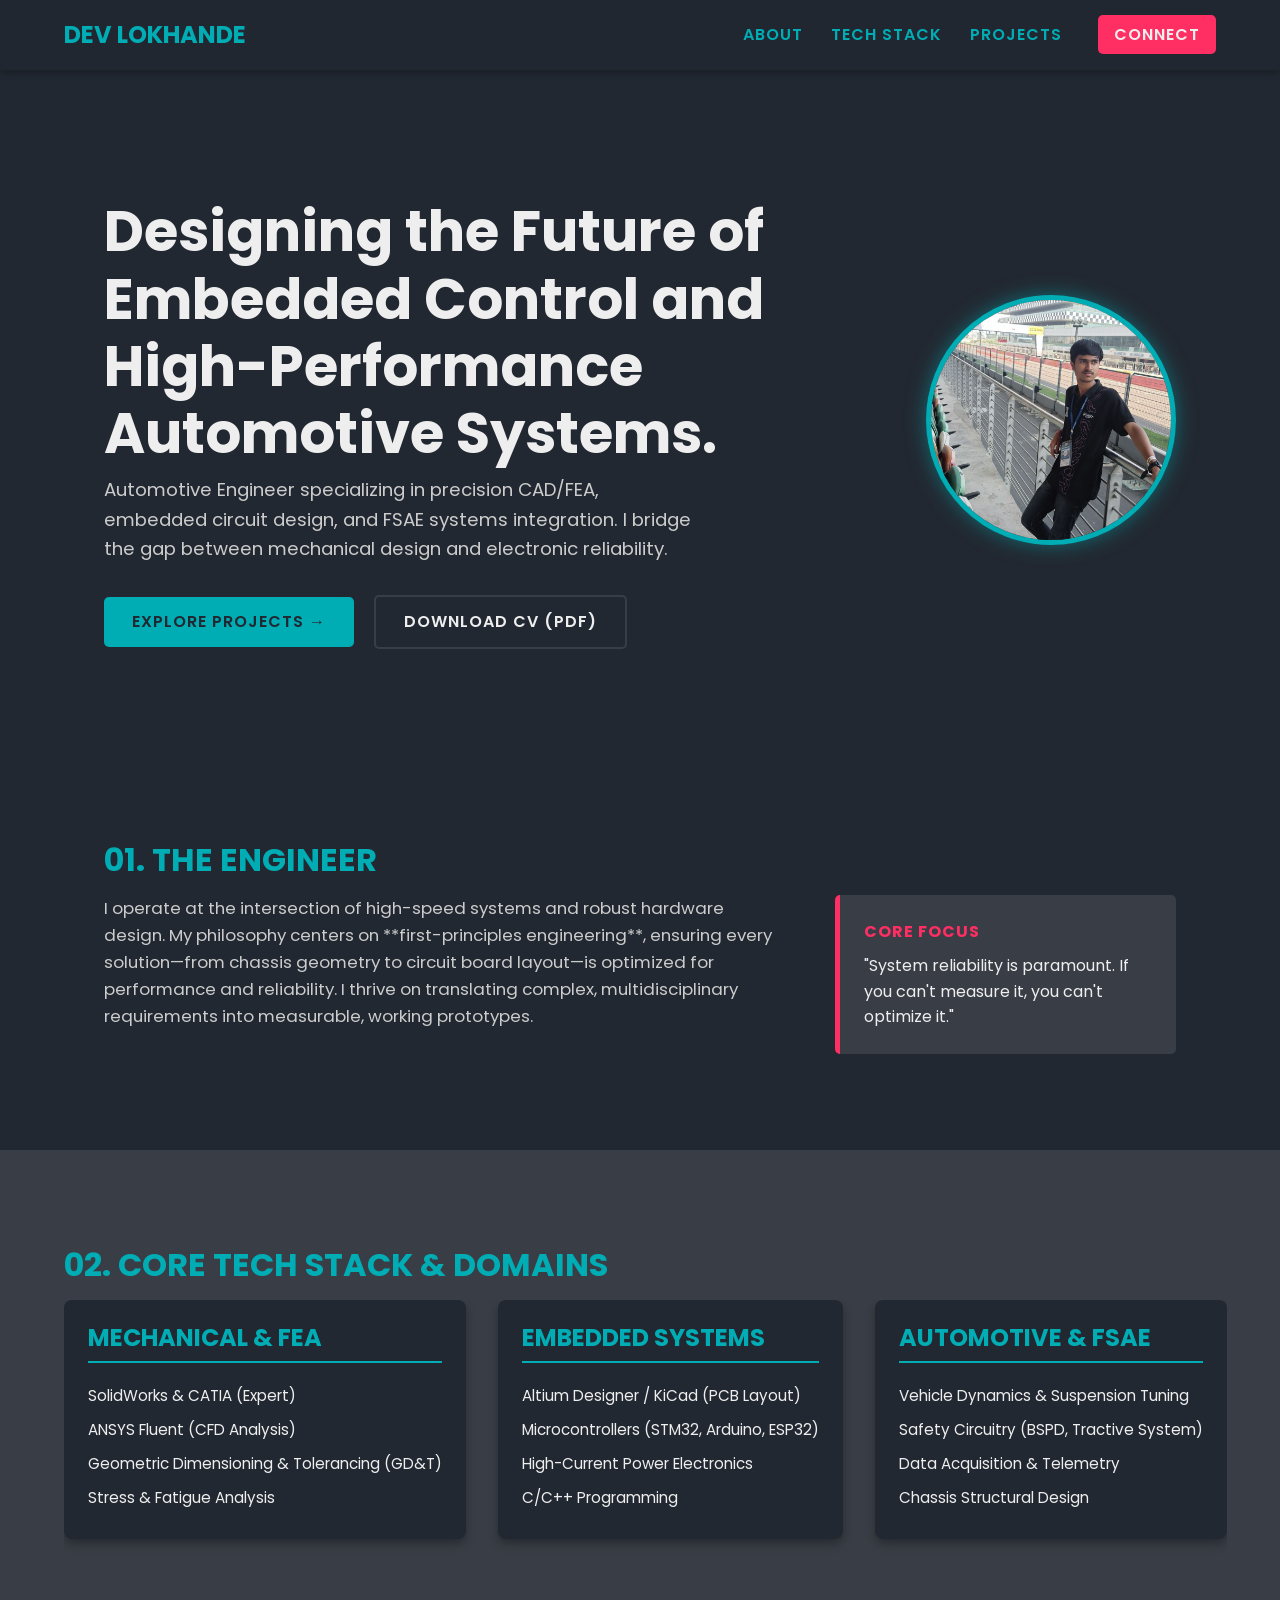
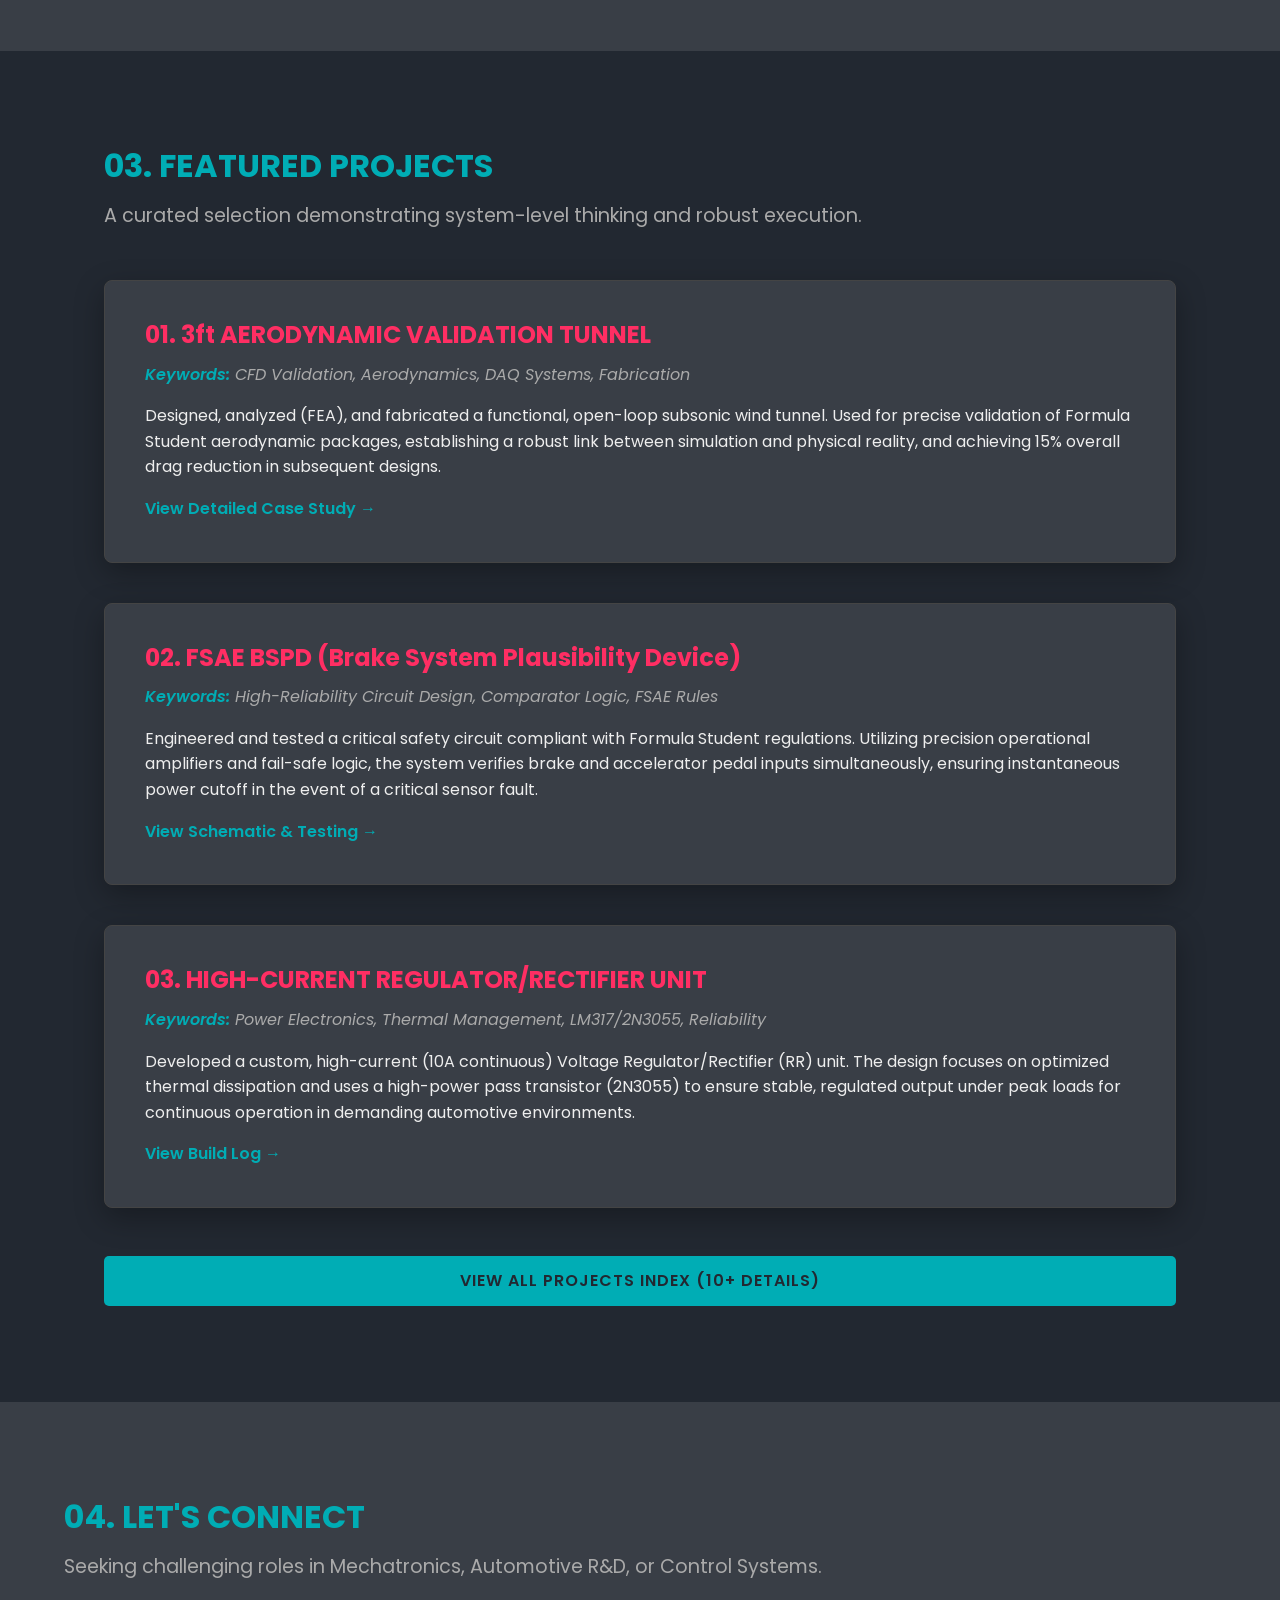
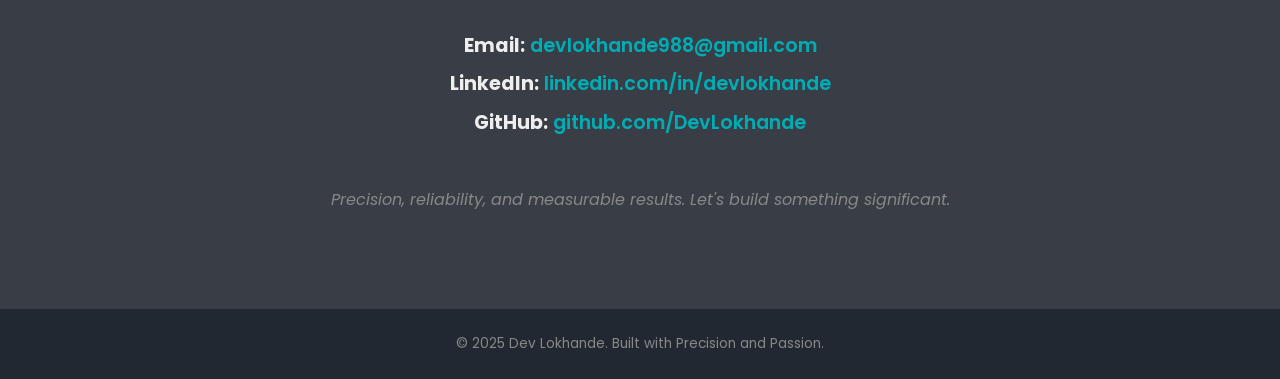
==== index.html @ fdf5a151 "Update index.html" ====
<!DOCTYPE html>
<html lang="en">
<head>
    <meta charset="UTF-8">
    <meta name="viewport" content="width=device-width, initial-scale=1.0">
    <title>Dev Lokhande | Advanced Mechatronics & FSAE Systems Engineer</title>
    <link rel="stylesheet" href="style.css">
    <link href="https://fonts.googleapis.com/css2?family=Poppins:wght@300;400;600;700&display=swap" rel="stylesheet">
</head>
    
<script>
  const skillsScroll = document.querySelector('.skills-scroll-window');

  skillsScroll.addEventListener('wheel', (e) => {
    const atStart = skillsScroll.scrollLeft === 0;
    const atEnd =
      skillsScroll.scrollLeft + skillsScroll.clientWidth >=
      skillsScroll.scrollWidth - 1;

    if (
      (e.deltaY < 0 && !atStart) ||
      (e.deltaY > 0 && !atEnd)
    ) {
      e.preventDefault();
      skillsScroll.scrollLeft += e.deltaY;
    }
  }, { passive: false });
</script>
<body>

    <header class="header">
        <div class="logo">DEV LOKHANDE</div>
        <nav>
            <a href="#about">ABOUT</a>
            <a href="#skills">TECH STACK</a>
            <a href="#projects">PROJECTS</a>
            <a href="#contact" class="cta-link">CONNECT</a>
        </nav>
    </header>

    <section id="hero" class="hero-section">
        <div class="hero-content">
            <h1>Designing the Future of Embedded Control and High-Performance Automotive Systems.</h1>
            <p>Automotive Engineer specializing in precision CAD/FEA, embedded circuit design, and FSAE systems integration. I bridge the gap between mechanical design and electronic reliability.</p>
            <a href="#projects" class="cta-button">EXPLORE PROJECTS &rarr;</a>
            <a href="Dev_Lokhande_CV.pdf" class="secondary-button" target="_blank">DOWNLOAD CV (PDF)</a>
        </div>
        <div class="hero-image-container">
            <img src="myphoto.jpeg" alt="Professional Photo of Dev Lokhande" class="profile-photo">
        </div>
    </section>

    <section id="about" class="section">
        <h2>01. THE ENGINEER</h2>
        <div class="about-grid">
            <p class="about-text">
                I operate at the intersection of high-speed systems and robust hardware design. My philosophy centers on **first-principles engineering**, ensuring every solution—from chassis geometry to circuit board layout—is optimized for performance and reliability. I thrive on translating complex, multidisciplinary requirements into measurable, working prototypes.
            </p>
            <div class="highlight-box">
                <p class="highlight-title">CORE FOCUS</p>
                <p>"System reliability is paramount. If you can't measure it, you can't optimize it."</p>
            </div>
        </div>
    </section>
       
   <section id="skills" class="section dark-section">
  <h2>02. CORE TECH STACK & DOMAINS</h2>

  <div class="skills-scroll-window">
    <div class="skills-container">

      <div class="skill-group">
        <h3>MECHANICAL & FEA</h3>
        <ul>
          <li>SolidWorks & CATIA (Expert)</li>
          <li>ANSYS Fluent (CFD Analysis)</li>
          <li>Geometric Dimensioning & Tolerancing (GD&T)</li>
          <li>Stress & Fatigue Analysis</li>
        </ul>
      </div>

      <div class="skill-group">
        <h3>EMBEDDED SYSTEMS</h3>
        <ul>
          <li>Altium Designer / KiCad (PCB Layout)</li>
          <li>Microcontrollers (STM32, Arduino, ESP32)</li>
          <li>High-Current Power Electronics</li>
          <li>C/C++ Programming</li>
        </ul>
      </div>

      <div class="skill-group">
        <h3>AUTOMOTIVE & FSAE</h3>
        <ul>
          <li>Vehicle Dynamics & Suspension Tuning</li>
          <li>Safety Circuitry (BSPD, Tractive System)</li>
          <li>Data Acquisition & Telemetry</li>
          <li>Chassis Structural Design</li>
        </ul>
      </div>

    </div>
  </div>
</section>



    <section id="projects" class="section">
        <h2>03. FEATURED PROJECTS</h2>
        <p class="section-subtitle">A curated selection demonstrating system-level thinking and robust execution.</p>

        <div class="project-card">
            <div class="project-details">
                <h3>01. 3ft AERODYNAMIC VALIDATION TUNNEL</h3>
                <p class="project-tech"><span>Keywords:</span> CFD Validation, Aerodynamics, DAQ Systems, Fabrication</p>
                <p>Designed, analyzed (FEA), and fabricated a functional, open-loop subsonic wind tunnel. Used for precise validation of Formula Student aerodynamic packages, establishing a robust link between simulation and physical reality, and achieving 15% overall drag reduction in subsequent designs.</p>
                <a href="[LINK_TO_PROJECT_PAGE_OR_GITHUB]" class="project-link">View Detailed Case Study &rarr;</a>
            </div>
        </div>

        <div class="project-card reverse">
            <div class="project-details">
                <h3>02. FSAE BSPD (Brake System Plausibility Device)</h3>
                <p class="project-tech"><span>Keywords:</span> High-Reliability Circuit Design, Comparator Logic, FSAE Rules</p>
                <p>Engineered and tested a critical safety circuit compliant with Formula Student regulations. Utilizing precision operational amplifiers and fail-safe logic, the system verifies brake and accelerator pedal inputs simultaneously, ensuring instantaneous power cutoff in the event of a critical sensor fault.</p>
                <a href="[LINK_TO_PROJECT_PAGE_OR_GITHUB]" class="project-link">View Schematic & Testing &rarr;</a>
            </div>
        </div>

        <div class="project-card">
            <div class="project-details">
                <h3>03. HIGH-CURRENT REGULATOR/RECTIFIER UNIT</h3>
                <p class="project-tech"><span>Keywords:</span> Power Electronics, Thermal Management, LM317/2N3055, Reliability</p>
                <p>Developed a custom, high-current (10A continuous) Voltage Regulator/Rectifier (RR) unit. The design focuses on optimized thermal dissipation and uses a high-power pass transistor (2N3055) to ensure stable, regulated output under peak loads for continuous operation in demanding automotive environments.</p>
                <a href="[LINK_TO_PROJECT_PAGE_OR_GITHUB]" class="project-link">View Build Log &rarr;</a>
            </div>
        </div>

        <a href="projects.html" class="cta-button full-width-cta">VIEW ALL PROJECTS INDEX (10+ DETAILS)</a>

    </section>

    <section id="contact" class="section dark-section">
        <h2>04. LET'S CONNECT</h2>
        <p class="section-subtitle">Seeking challenging roles in Mechatronics, Automotive R&D, or Control Systems.</p>

        <div class="contact-info">
            <p><strong>Email:</strong> <a href="mailto:your.professional.email@domain.com">devlokhande988@gmail.com</a></p>
            <p><strong>LinkedIn:</strong> <a href="https://linkedin.com/in/yourprofilename" target="_blank">linkedin.com/in/devlokhande</a></p>
            <p><strong>GitHub:</strong> <a href="https://github.com/DevLokhande" target="_blank">github.com/DevLokhande</a></p>
            </div>
        <p class="final-line">Precision, reliability, and measurable results. Let's build something significant.</p>
    </section>

    <footer>
        <p>&copy; 2025 Dev Lokhande. Built with Precision and Passion.</p>
    </footer>


</body>
</html>
---- style.css ----
/* --- Global Reset and Typography --- */
:root {
    --color-primary: #00ADB5; /* A vibrant engineering blue/cyan */
    --color-secondary: #FF2E63; /* Accent red for buttons/highlights */
    --color-background: #222831; /* Deep charcoal/dark mode background */
    --color-text: #EEEEEE; /* Light text for high contrast */
    --color-card: #393E46; /* Slightly lighter card background */
    --font-stack: 'Poppins', sans-serif;
}

* {
    margin: 0;
    padding: 0;
    box-sizing: border-box;
}

body {
    font-family: var(--font-stack);
    background-color: var(--color-background);
    color: var(--color-text);
    line-height: 1.6;
    scroll-behavior: smooth;
}

a {
    color: var(--color-primary);
    text-decoration: none;
    transition: color 0.3s;
}

a:hover {
    color: var(--color-secondary);
}

h1, h2, h3 {
    font-weight: 700;
    margin-bottom: 0.5em;
    line-height: 1.2;
}

h1 { font-size: 3em; }
h2 { font-size: 2em; color: var(--color-primary); }
h3 { font-size: 1.5em; color: var(--color-text); }

/* --- Header & Navigation --- */
.header {
    display: flex;
    justify-content: space-between;
    align-items: center;
    padding: 1rem 5%;
    position: sticky;
    top: 0;
    background-color: rgba(34, 40, 49, 0.95); /* Semi-transparent background */
    box-shadow: 0 4px 6px rgba(0, 0, 0, 0.2);
    z-index: 1000;
}

.logo {
    font-size: 1.5em;
    font-weight: 700;
    color: var(--color-primary);
}

nav a {
    margin-left: 1.5rem;
    font-weight: 600;
    letter-spacing: 1px;
    padding: 0.5rem 0;
}

.cta-link {
    background-color: var(--color-secondary);
    color: var(--color-text);
    padding: 0.5rem 1rem;
    border-radius: 5px;
    margin-left: 2rem;
    transition: background-color 0.3s;
}

.cta-link:hover {
    background-color: #f75583;
    color: var(--color-text);
}

/* --- Sections & Layout --- */
.section {
    padding: 6rem 5%;
    max-width: 1200px;
    margin: 0 auto;
}

.section-subtitle {
    font-size: 1.2em;
    margin-bottom: 3rem;
    color: #AAAAAA;
}

/* --- HERO SECTION --- */
.hero-section {
    padding: 8rem 5% 6rem;
    display: flex;
    align-items: center;
    gap: 4rem;
    max-width: 1200px;
    margin: 0 auto;
}

.hero-content {
    flex: 2;
}

.hero-content h1 {
    font-size: 3.5rem;
    margin-bottom: 0.5rem;
}

.hero-content h1 strong {
    color: var(--color-primary);
    font-style: italic;
}

.hero-content p {
    font-size: 1.15rem;
    margin-bottom: 2rem;
    color: #ccc;
    max-width: 600px;
}

.profile-photo {
    width: 250px;
    height: 250px;
    object-fit: cover;
    border-radius: 50%;
    border: 5px solid var(--color-primary);
    box-shadow: 0 0 20px rgba(0, 173, 181, 0.5); /* Glowing effect */
}

.cta-button, .secondary-button {
    display: inline-block;
    padding: 0.75rem 1.75rem;
    border-radius: 5px;
    font-weight: 600;
    text-transform: uppercase;
    letter-spacing: 1px;
    transition: transform 0.2s, box-shadow 0.2s;
    margin-right: 1rem;
}

.cta-button {
    background-color: var(--color-primary);
    color: var(--color-background);
}

.cta-button:hover {
    background-color: #14C3C3;
    transform: translateY(-2px);
    box-shadow: 0 5px 15px rgba(0, 173, 181, 0.4);
}

.secondary-button {
    border: 2px solid var(--color-card);
    color: var(--color-text);
    background: none;
}

.secondary-button:hover {
    border-color: var(--color-primary);
    color: var(--color-primary);
    transform: translateY(-2px);
}

/* --- About Section --- */
.about-grid {
    display: grid;
    grid-template-columns: 2fr 1fr;
    gap: 3rem;
}

.about-text {
    font-size: 1.05em;
    color: #ccc;
}

.highlight-box {
    background-color: var(--color-card);
    border-left: 5px solid var(--color-secondary);
    padding: 1.5rem;
    border-radius: 5px;
}

.highlight-title {
    color: var(--color-secondary);
    font-weight: 700;
    margin-bottom: 0.5rem;
    letter-spacing: 1px;
}

/* --- Skills Section --- */
.dark-section {
    background-color: var(--color-card);
    max-width: none;
    width: 100%;
}

.skills-container {
    display: flex;
    gap: 2rem;
    width: max-content;

    overflow-x: auto;
    overflow-y: hidden;

    padding-bottom: 1rem;
    scroll-snap-type: x mandatory;
    -webkit-overflow-scrolling: touch;
}
.skill-group {
    padding: 1.5rem;
    background-color: var(--color-background);
    border-radius: 8px;
    box-shadow: 0 5px 10px rgba(0, 0, 0, 0.3);
    min-width: 320px;
    flex-shrink: 0;
    scroll-snap-align: start;
}

.skill-group h3 {
    border-bottom: 2px solid var(--color-primary);
    padding-bottom: 0.5rem;
    margin-bottom: 1rem;
    color: var(--color-primary);
}

.skill-group ul {
    list-style: none;
}

.skill-group li {
    padding: 0.3rem 0;
    font-size: 0.95em;
}


/* --- Projects Section --- */
.project-card {
    display: flex;
    background-color: var(--color-card);
    border-radius: 8px;
    margin-bottom: 2.5rem;
    overflow: hidden;
    box-shadow: 0 10px 30px rgba(0, 0, 0, 0.3);
    border: 1px solid #444;
}

.project-card.reverse {
    flex-direction: row-reverse;
}

.project-details {
    padding: 2.5rem;
    flex: 1;
}

.project-details h3 {
    color: var(--color-secondary);
}

.project-tech {
    font-style: italic;
    color: #aaa;
    margin-bottom: 1rem;
}

.project-tech span {
    font-weight: 600;
    color: var(--color-primary);
}

.project-link {
    display: inline-block;
    margin-top: 1rem;
    font-weight: 600;
}

.full-width-cta {
    display: block;
    text-align: center;
    margin-top: 3rem;
    width: 100%;
}

/* --- Contact Section --- */
.contact-info {
    font-size: 1.2em;
    margin-top: 2rem;
    margin-bottom: 3rem;
    text-align: center;
}

.contact-info p {
    margin: 0.5rem 0;
}

.contact-info a {
    font-weight: 600;
}

.final-line {
    text-align: center;
    font-style: italic;
    color: #888;
}

/* --- Footer --- */
footer {
    text-align: center;
    padding: 1.5rem 0;
    font-size: 0.85em;
    color: #888;
    border-top: 1px solid #393E46;
}

/* --- Media Queries for Responsiveness (Crucial for Professionalism) --- */
@media (max-width: 1024px) {
    .hero-section {
        gap: 2rem;
    }
}

@media (max-width: 768px) {
    .header {
        flex-direction: column;
        padding: 1rem;
    }

    nav {
        margin-top: 1rem;
        text-align: center;
    }
    
    nav a {
        margin: 0.5rem 0.5rem;
    }

    .cta-link {
        margin-left: 0.5rem;
    }

    .hero-section {
        flex-direction: column;
        text-align: center;
        padding-top: 5rem;
    }

    .hero-content h1 {
        font-size: 2.5rem;
    }

    .hero-image-container {
        order: -1; /* Move image to the top on mobile */
    }

    .about-grid {
        grid-template-columns: 1fr;
        gap: 2rem;
    }
    
    .project-card, .project-card.reverse {
        flex-direction: column;
    }

    .project-details {
        padding: 2rem;
    }
    
    .cta-button, .secondary-button {
        display: block;
        margin-right: 0;
        margin-bottom: 0.75rem;
        text-align: center;
    }
}
@media (max-width: 768px) {

  .window {
    width: 92%;
    height: auto;
    padding: 20px;
  }

  .content {
    flex-direction: column;
  }

  .image {
    width: 100%;
  }

  .image img {
    height: 220px;
  }

  .text h2 {
    font-size: 22px;
  }

  .arrow {
    font-size: 32px;
  }

  .left { left: 10px; }
  .right { right: 10px; }
}

/* --- Skills scroll cursor --- */
.skills-scroll-window {
  cursor: grab;
}

.skills-scroll-window:active {
  cursor: grabbing;
}
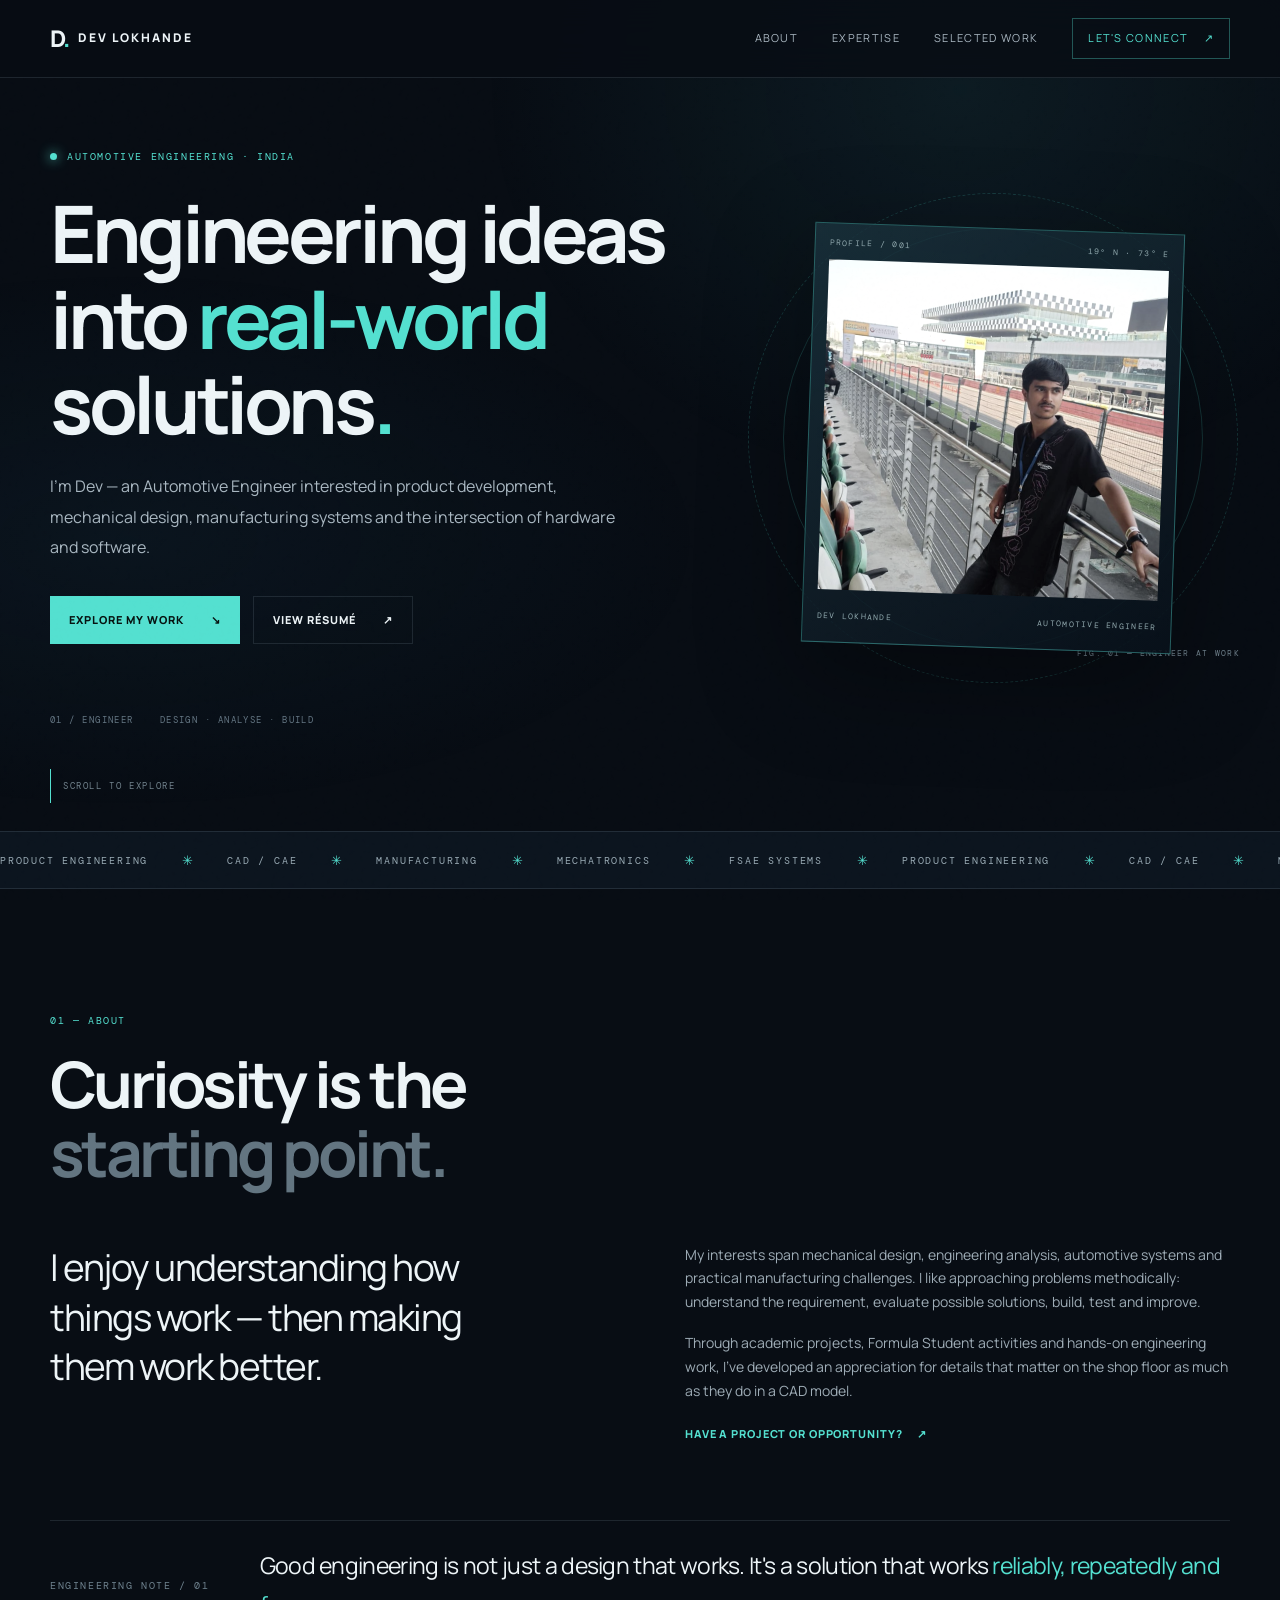
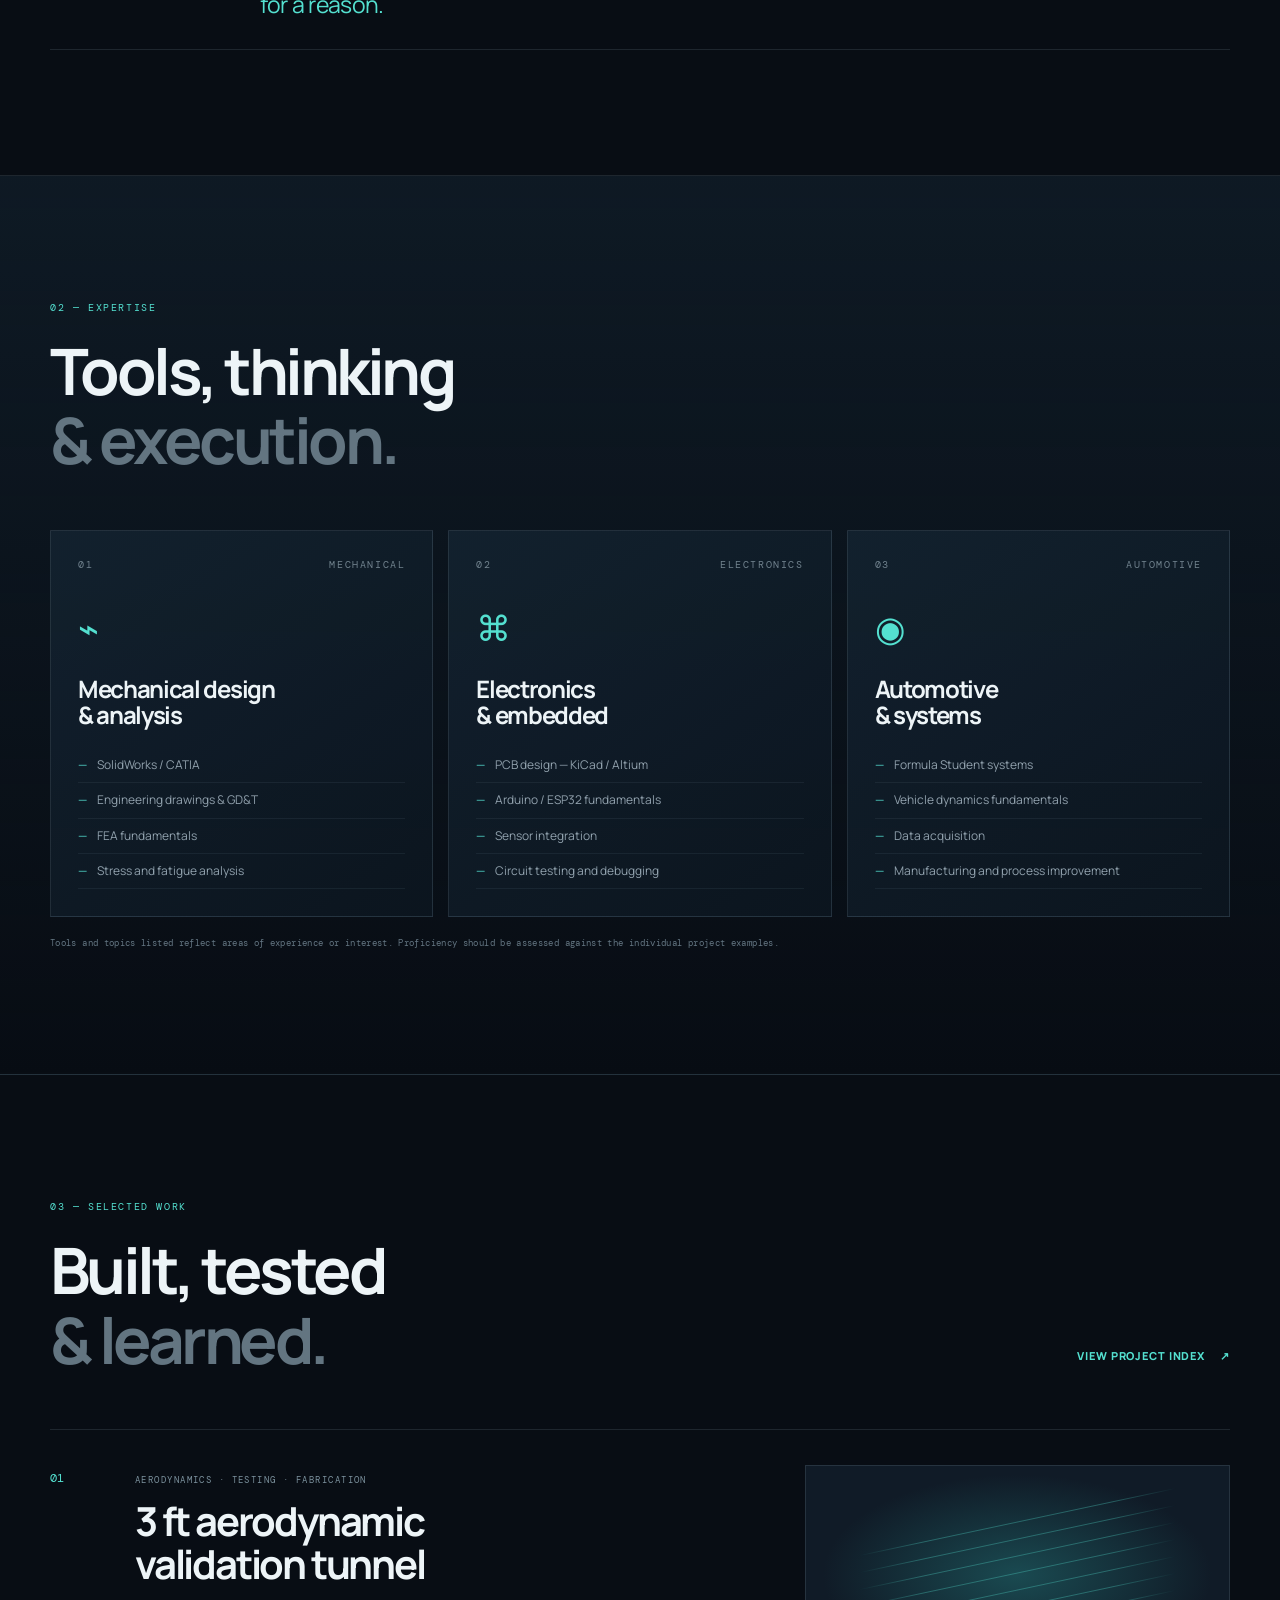
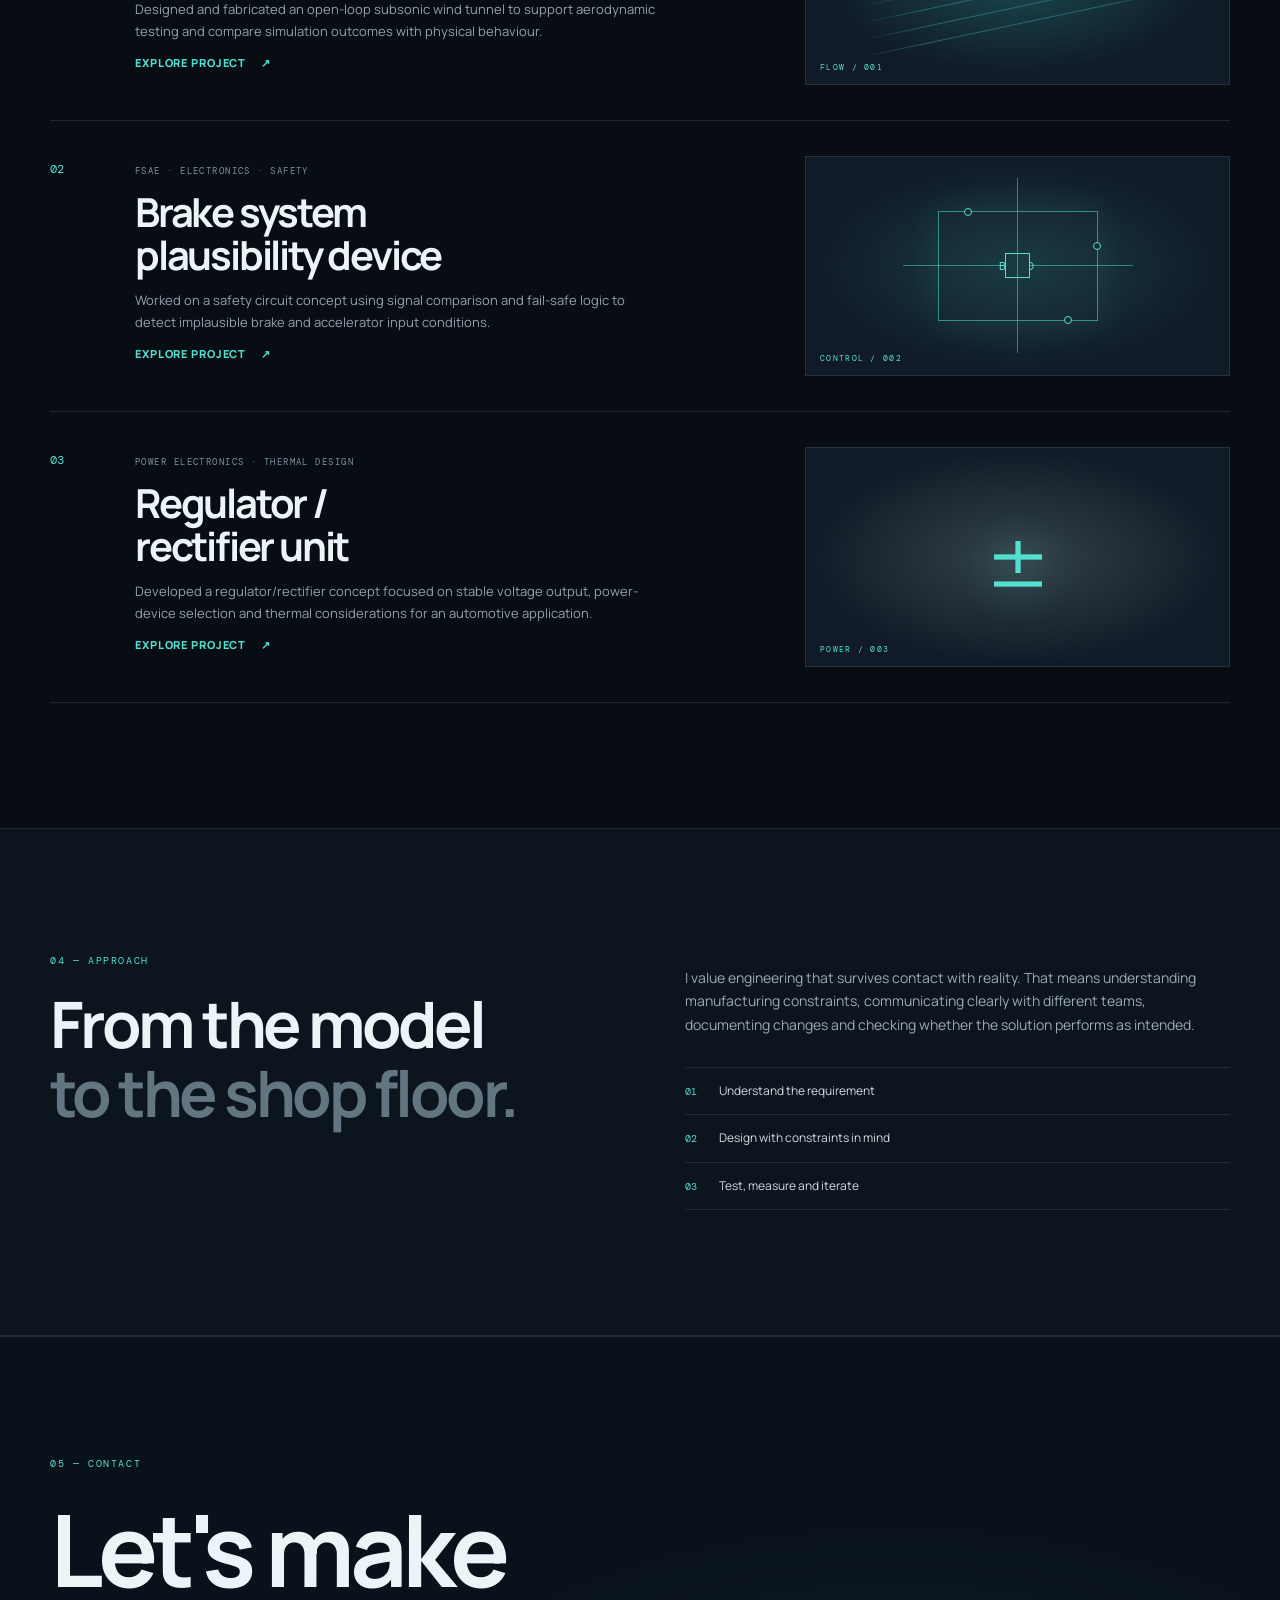
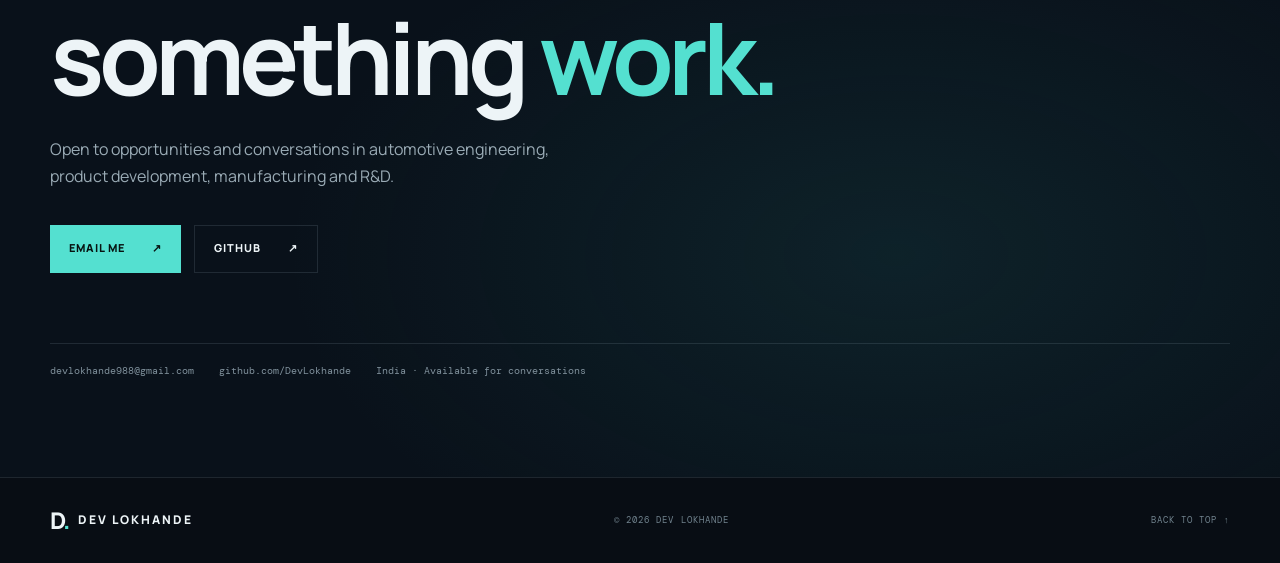
==== commit 0cf44305: "Add files via upload" ====
--- a/index.html
+++ b/index.html
@@ -1,188 +1,105 @@
-<!DOCTYPE html>
-<html lang="en">
-<head>
-    <meta charset="UTF-8">
-    <meta name="viewport" content="width=device-width, initial-scale=1.0">
-    <title>Dev Lokhande | Advanced Mechatronics & FSAE Systems Engineer</title>
-    <link rel="stylesheet" href="style.css">
-    <link href="https://fonts.googleapis.com/css2?family=Poppins:wght@300;400;600;700&display=swap" rel="stylesheet">
-</head>
-    
-<script>
-  const skillsScroll = document.querySelector('.skills-scroll-window');
-
-  skillsScroll.addEventListener('wheel', (e) => {
-    const atStart = skillsScroll.scrollLeft === 0;
-    const atEnd =
-      skillsScroll.scrollLeft + skillsScroll.clientWidth >=
-      skillsScroll.scrollWidth - 1;
-
-    if (
-      (e.deltaY < 0 && !atStart) ||
-      (e.deltaY > 0 && !atEnd)
-    ) {
-      e.preventDefault();
-      skillsScroll.scrollLeft += e.deltaY;
-    }
-  }, { passive: false });
-</script>
-<body>
-
-    <header class="header">
-        <div class="logo">DEV LOKHANDE</div>
-        <nav>
-            <a href="#about">ABOUT</a>
-            <a href="#skills">TECH STACK</a>
-            <a href="#projects">PROJECTS</a>
-            <a href="#contact" class="cta-link">CONNECT</a>
-        </nav>
-    </header>
-
-    <section id="hero" class="hero-section">
-        <div class="hero-content">
-            <h1>Designing the Future of Embedded Control and High-Performance Automotive Systems.</h1>
-            <p>Automotive Engineer specializing in precision CAD/FEA, embedded circuit design, and FSAE systems integration. I bridge the gap between mechanical design and electronic reliability.</p>
-            <a href="#projects" class="cta-button">EXPLORE PROJECTS &rarr;</a>
-            <a href="Dev_Lokhande_CV.pdf" class="secondary-button" target="_blank">DOWNLOAD CV (PDF)</a>
-        </div>
-        <div class="hero-image-container">
-            <img src="myphoto.jpeg" alt="Professional Photo of Dev Lokhande" class="profile-photo">
-        </div>
-    </section>
-
-    <section id="about" class="section">
-        <h2>01. THE ENGINEER</h2>
-        <div class="about-grid">
-            <p class="about-text">
-                I operate at the intersection of high-speed systems and robust hardware design. My philosophy centers on **first-principles engineering**, ensuring every solution—from chassis geometry to circuit board layout—is optimized for performance and reliability. I thrive on translating complex, multidisciplinary requirements into measurable, working prototypes.
-            </p>
-            <div class="highlight-box">
-                <p class="highlight-title">CORE FOCUS</p>
-                <p>"System reliability is paramount. If you can't measure it, you can't optimize it."</p>
-            </div>
-        </div>
-    </section>
-       
-   <section id="skills" class="section dark-section">
-  <h2>02. CORE TECH STACK & DOMAINS</h2>
-
-  <div class="skills-scroll-window">
-    <div class="skills-container">
-
-      <div class="skill-group">
-        <h3>MECHANICAL & FEA</h3>
-        <ul>
-          <li>SolidWorks & CATIA (Expert)</li>
-          <li>ANSYS Fluent (CFD Analysis)</li>
-          <li>Geometric Dimensioning & Tolerancing (GD&T)</li>
-          <li>Stress & Fatigue Analysis</li>
-        </ul>
-      </div>
-
-      <div class="skill-group">
-        <h3>EMBEDDED SYSTEMS</h3>
-        <ul>
-          <li>Altium Designer / KiCad (PCB Layout)</li>
-          <li>Microcontrollers (STM32, Arduino, ESP32)</li>
-          <li>High-Current Power Electronics</li>
-          <li>C/C++ Programming</li>
-        </ul>
-      </div>
-
-      <div class="skill-group">
-        <h3>AUTOMOTIVE & FSAE</h3>
-        <ul>
-          <li>Vehicle Dynamics & Suspension Tuning</li>
-          <li>Safety Circuitry (BSPD, Tractive System)</li>
-          <li>Data Acquisition & Telemetry</li>
-          <li>Chassis Structural Design</li>
-        </ul>
-      </div>
-
-    </div>
-  </div>
-</section>
-
-
-
-    <section id="projects" class="section">
-        <h2>03. FEATURED PROJECTS</h2>
-        <p class="section-subtitle">A curated selection demonstrating system-level thinking and robust execution.</p>
-
-        <div class="project-card">
-            <div class="project-details">
-                <h3>01. 3ft AERODYNAMIC VALIDATION TUNNEL</h3>
-                <p class="project-tech"><span>Keywords:</span> CFD Validation, Aerodynamics, DAQ Systems, Fabrication</p>
-                <p>Designed, analyzed (FEA), and fabricated a functional, open-loop subsonic wind tunnel. Used for precise validation of Formula Student aerodynamic packages, establishing a robust link between simulation and physical reality, and achieving 15% overall drag reduction in subsequent designs.</p>
-                <a href="[LINK_TO_PROJECT_PAGE_OR_GITHUB]" class="project-link">View Detailed Case Study &rarr;</a>
-            </div>
-        </div>
-
-        <div class="project-card reverse">
-            <div class="project-details">
-                <h3>02. FSAE BSPD (Brake System Plausibility Device)</h3>
-                <p class="project-tech"><span>Keywords:</span> High-Reliability Circuit Design, Comparator Logic, FSAE Rules</p>
-                <p>Engineered and tested a critical safety circuit compliant with Formula Student regulations. Utilizing precision operational amplifiers and fail-safe logic, the system verifies brake and accelerator pedal inputs simultaneously, ensuring instantaneous power cutoff in the event of a critical sensor fault.</p>
-                <a href="[LINK_TO_PROJECT_PAGE_OR_GITHUB]" class="project-link">View Schematic & Testing &rarr;</a>
-            </div>
-        </div>
-
-        <div class="project-card">
-            <div class="project-details">
-                <h3>03. HIGH-CURRENT REGULATOR/RECTIFIER UNIT</h3>
-                <p class="project-tech"><span>Keywords:</span> Power Electronics, Thermal Management, LM317/2N3055, Reliability</p>
-                <p>Developed a custom, high-current (10A continuous) Voltage Regulator/Rectifier (RR) unit. The design focuses on optimized thermal dissipation and uses a high-power pass transistor (2N3055) to ensure stable, regulated output under peak loads for continuous operation in demanding automotive environments.</p>
-                <a href="[LINK_TO_PROJECT_PAGE_OR_GITHUB]" class="project-link">View Build Log &rarr;</a>
-            </div>
-        </div>
-
-        <a href="projects.html" class="cta-button full-width-cta">VIEW ALL PROJECTS INDEX (10+ DETAILS)</a>
-
-    </section>
-
-    <section id="contact" class="section dark-section">
-        <h2>04. LET'S CONNECT</h2>
-        <p class="section-subtitle">Seeking challenging roles in Mechatronics, Automotive R&D, or Control Systems.</p>
-
-        <div class="contact-info">
-            <p><strong>Email:</strong> <a href="mailto:your.professional.email@domain.com">devlokhande988@gmail.com</a></p>
-            <p><strong>LinkedIn:</strong> <a href="https://linkedin.com/in/yourprofilename" target="_blank">linkedin.com/in/devlokhande</a></p>
-            <p><strong>GitHub:</strong> <a href="https://github.com/DevLokhande" target="_blank">github.com/DevLokhande</a></p>
-            </div>
-        <p class="final-line">Precision, reliability, and measurable results. Let's build something significant.</p>
-    </section>
-
-    <footer>
-        <p>&copy; 2025 Dev Lokhande. Built with Precision and Passion.</p>
-    </footer>
-
-
-</body>
-</html>
-
-
-
-
-
-
-
-
-
-
-
-
-
-
-
-
-
-
-
-
-
-
-
-
-
-
-
+<!DOCTYPE html>
+<html lang="en">
+<head>
+  <meta charset="UTF-8">
+  <meta name="viewport" content="width=device-width, initial-scale=1.0">
+  <meta name="theme-color" content="#080d14">
+  <meta name="description" content="Dev Lokhande — Automotive Engineer focused on product engineering, CAD/CAE, mechatronics and manufacturing systems.">
+  <title>Dev Lokhande | Automotive & Product Engineer</title>
+  <link rel="preconnect" href="https://fonts.googleapis.com">
+  <link rel="preconnect" href="https://fonts.gstatic.com" crossorigin>
+  <link href="https://fonts.googleapis.com/css2?family=DM+Mono:wght@400;500&family=Manrope:wght@400;500;600;700;800&display=swap" rel="stylesheet">
+  <link rel="stylesheet" href="style.css">
+  <script src="script.js" defer></script>
+</head>
+<body>
+  <div class="noise" aria-hidden="true"></div>
+  <header class="site-header" id="top">
+    <a class="brand" href="#top" aria-label="Dev Lokhande home"><span class="brand-mark">D<span>.</span></span><span>DEV LOKHANDE</span></a>
+    <button class="menu-toggle" aria-label="Open navigation" aria-expanded="false" aria-controls="site-nav"><span></span><span></span></button>
+    <nav class="site-nav" id="site-nav">
+      <a href="#about">About</a><a href="#expertise">Expertise</a><a href="#work">Selected work</a><a href="#contact" class="nav-cta">Let's connect <span>↗</span></a>
+    </nav>
+  </header>
+
+  <main>
+    <section class="hero shell">
+      <div class="hero-copy reveal">
+        <p class="eyebrow"><span class="status-dot"></span> AUTOMOTIVE ENGINEERING · INDIA</p>
+        <h1>Engineering ideas<br>into <span class="accent-text">real-world</span><br>solutions<span class="hero-period">.</span></h1>
+        <p class="hero-intro">I'm Dev — an Automotive Engineer interested in product development, mechanical design, manufacturing systems and the intersection of hardware and software.</p>
+        <div class="hero-actions">
+          <a class="button button-primary" href="#work">Explore my work <span>↘</span></a>
+          <a class="button button-ghost" href="Dev_Lokhande_CV.pdf" target="_blank" rel="noopener">View résumé <span>↗</span></a>
+        </div>
+        <div class="hero-meta"><span>01 / ENGINEER</span><span>DESIGN · ANALYSE · BUILD</span></div>
+      </div>
+      <div class="hero-visual reveal reveal-delay">
+        <div class="visual-frame">
+          <div class="frame-top"><span>PROFILE / 001</span><span>19° N · 73° E</span></div>
+          <img src="myphoto.jpeg" alt="Portrait of Dev Lokhande" class="profile-photo" onerror="this.style.display='none';this.nextElementSibling.style.display='grid'">
+          <div class="photo-fallback"><span>DL</span><small>ADD YOUR PHOTO<br>AS myphoto.jpeg</small></div>
+          <div class="image-caption"><span>DEV LOKHANDE</span><span>AUTOMOTIVE ENGINEER</span></div>
+        </div>
+        <div class="orbit orbit-one"></div><div class="orbit orbit-two"></div>
+        <span class="visual-index">FIG. 01 — ENGINEER AT WORK</span>
+      </div>
+      <a class="scroll-cue" href="#about"><span></span> SCROLL TO EXPLORE</a>
+    </section>
+
+    <section class="ticker" aria-label="Areas of interest"><div class="ticker-track">
+      <span>PRODUCT ENGINEERING</span><i>✳</i><span>CAD / CAE</span><i>✳</i><span>MANUFACTURING</span><i>✳</i><span>MECHATRONICS</span><i>✳</i><span>FSAE SYSTEMS</span><i>✳</i>
+      <span>PRODUCT ENGINEERING</span><i>✳</i><span>CAD / CAE</span><i>✳</i><span>MANUFACTURING</span><i>✳</i><span>MECHATRONICS</span><i>✳</i><span>FSAE SYSTEMS</span><i>✳</i>
+    </div></section>
+
+    <section class="section shell" id="about">
+      <div class="section-heading reveal"><p class="eyebrow">01 — ABOUT</p><h2>Curiosity is the<br><span class="muted">starting point.</span></h2></div>
+      <div class="about-layout">
+        <p class="about-lead reveal">I enjoy understanding how things work — then making them work better.</p>
+        <div class="about-body reveal reveal-delay">
+          <p>My interests span mechanical design, engineering analysis, automotive systems and practical manufacturing challenges. I like approaching problems methodically: understand the requirement, evaluate possible solutions, build, test and improve.</p>
+          <p>Through academic projects, Formula Student activities and hands-on engineering work, I've developed an appreciation for details that matter on the shop floor as much as they do in a CAD model.</p>
+          <a class="text-link" href="#contact">Have a project or opportunity? <span>↗</span></a>
+        </div>
+      </div>
+      <div class="principle-strip reveal"><span class="principle-number">ENGINEERING NOTE / 01</span><p>Good engineering is not just a design that works. It's a solution that works <em>reliably, repeatedly and for a reason.</em></p></div>
+    </section>
+
+    <section class="section expertise-section" id="expertise">
+      <div class="shell">
+        <div class="section-heading reveal"><p class="eyebrow">02 — EXPERTISE</p><h2>Tools, thinking<br><span class="muted">&amp; execution.</span></h2></div>
+        <div class="expertise-grid">
+          <article class="expertise-card reveal"><div class="card-top"><span>01</span><span>MECHANICAL</span></div><div class="line-icon">⌁</div><h3>Mechanical design<br>&amp; analysis</h3><ul><li>SolidWorks / CATIA</li><li>Engineering drawings &amp; GD&amp;T</li><li>FEA fundamentals</li><li>Stress and fatigue analysis</li></ul></article>
+          <article class="expertise-card reveal reveal-delay"><div class="card-top"><span>02</span><span>ELECTRONICS</span></div><div class="line-icon">⌘</div><h3>Electronics<br>&amp; embedded</h3><ul><li>PCB design — KiCad / Altium</li><li>Arduino / ESP32 fundamentals</li><li>Sensor integration</li><li>Circuit testing and debugging</li></ul></article>
+          <article class="expertise-card reveal reveal-delay-2"><div class="card-top"><span>03</span><span>AUTOMOTIVE</span></div><div class="line-icon">◉</div><h3>Automotive<br>&amp; systems</h3><ul><li>Formula Student systems</li><li>Vehicle dynamics fundamentals</li><li>Data acquisition</li><li>Manufacturing and process improvement</li></ul></article>
+        </div>
+        <p class="fine-print">Tools and topics listed reflect areas of experience or interest. Proficiency should be assessed against the individual project examples.</p>
+      </div>
+    </section>
+
+    <section class="section shell" id="work">
+      <div class="work-heading reveal"><div class="section-heading"><p class="eyebrow">03 — SELECTED WORK</p><h2>Built, tested<br><span class="muted">&amp; learned.</span></h2></div><a class="text-link all-projects-link" href="projects.html">View project index <span>↗</span></a></div>
+      <div class="project-list">
+        <article class="project-row reveal"><div class="project-number">01</div><div class="project-main"><p class="project-type">AERODYNAMICS · TESTING · FABRICATION</p><h3>3 ft aerodynamic<br>validation tunnel</h3><p>Designed and fabricated an open-loop subsonic wind tunnel to support aerodynamic testing and compare simulation outcomes with physical behaviour.</p><a href="projects.html#wind-tunnel" class="text-link">Explore project <span>↗</span></a></div><div class="project-art art-wind"><div class="wind-lines"></div><span>FLOW / 001</span></div></article>
+        <article class="project-row reveal"><div class="project-number">02</div><div class="project-main"><p class="project-type">FSAE · ELECTRONICS · SAFETY</p><h3>Brake system<br>plausibility device</h3><p>Worked on a safety circuit concept using signal comparison and fail-safe logic to detect implausible brake and accelerator input conditions.</p><a href="projects.html#bspd" class="text-link">Explore project <span>↗</span></a></div><div class="project-art art-circuit"><div class="circuit-board"><span>BSPD</span><i></i><i></i><i></i><b></b></div><span>CONTROL / 002</span></div></article>
+        <article class="project-row reveal"><div class="project-number">03</div><div class="project-main"><p class="project-type">POWER ELECTRONICS · THERMAL DESIGN</p><h3>Regulator /<br>rectifier unit</h3><p>Developed a regulator/rectifier concept focused on stable voltage output, power-device selection and thermal considerations for an automotive application.</p><a href="projects.html#regulator" class="text-link">Explore project <span>↗</span></a></div><div class="project-art art-power"><div class="power-symbol">±</div><span>POWER / 003</span></div></article>
+      </div>
+    </section>
+
+    <section class="section experience-section">
+      <div class="shell experience-layout">
+        <div class="section-heading reveal"><p class="eyebrow">04 — APPROACH</p><h2>From the model<br><span class="muted">to the shop floor.</span></h2></div>
+        <div class="experience-copy reveal reveal-delay"><p>I value engineering that survives contact with reality. That means understanding manufacturing constraints, communicating clearly with different teams, documenting changes and checking whether the solution performs as intended.</p><div class="approach-list"><div><span>01</span> Understand the requirement</div><div><span>02</span> Design with constraints in mind</div><div><span>03</span> Test, measure and iterate</div></div></div>
+      </div>
+    </section>
+
+    <section class="contact-section" id="contact"><div class="shell contact-inner reveal">
+      <p class="eyebrow">05 — CONTACT</p><h2>Let's make<br>something <span class="accent-text">work.</span></h2>
+      <p class="contact-copy">Open to opportunities and conversations in automotive engineering, product development, manufacturing and R&amp;D.</p>
+      <div class="contact-actions"><a class="button button-primary" href="mailto:devlokhande988@gmail.com">Email me <span>↗</span></a><a class="button button-ghost" href="https://github.com/DevLokhande" target="_blank" rel="noopener">GitHub <span>↗</span></a></div>
+      <div class="contact-details"><a href="mailto:devlokhande988@gmail.com">devlokhande988@gmail.com</a><a href="https://github.com/DevLokhande" target="_blank" rel="noopener">github.com/DevLokhande</a><span>India · Available for conversations</span></div>
+    </div></section>
+  </main>
+  <footer class="site-footer"><div class="shell"><a class="brand" href="#top"><span class="brand-mark">D<span>.</span></span><span>DEV LOKHANDE</span></a><span>© <span id="year"></span> DEV LOKHANDE</span><a href="#top">BACK TO TOP ↑</a></div></footer>
+</body>
+</html>
--- a/style.css
+++ b/style.css
@@ -1,436 +1,34 @@
-/* --- Global Reset and Typography --- */
-:root {
-    --color-primary: #00ADB5; /* A vibrant engineering blue/cyan */
-    --color-secondary: #FF2E63; /* Accent red for buttons/highlights */
-    --color-background: #222831; /* Deep charcoal/dark mode background */
-    --color-text: #EEEEEE; /* Light text for high contrast */
-    --color-card: #393E46; /* Slightly lighter card background */
-    --font-stack: 'Poppins', sans-serif;
-}
-
-* {
-    margin: 0;
-    padding: 0;
-    box-sizing: border-box;
-}
-
-body {
-    font-family: var(--font-stack);
-    background-color: var(--color-background);
-    color: var(--color-text);
-    line-height: 1.6;
-    scroll-behavior: smooth;
-}
-
-a {
-    color: var(--color-primary);
-    text-decoration: none;
-    transition: color 0.3s;
-}
-
-a:hover {
-    color: var(--color-secondary);
-}
-
-h1, h2, h3 {
-    font-weight: 700;
-    margin-bottom: 0.5em;
-    line-height: 1.2;
-}
-
-h1 { font-size: 3em; }
-h2 { font-size: 2em; color: var(--color-primary); }
-h3 { font-size: 1.5em; color: var(--color-text); }
-
-/* --- Header & Navigation --- */
-.header {
-    display: flex;
-    justify-content: space-between;
-    align-items: center;
-    padding: 1rem 5%;
-    position: sticky;
-    top: 0;
-    background-color: rgba(34, 40, 49, 0.95); /* Semi-transparent background */
-    box-shadow: 0 4px 6px rgba(0, 0, 0, 0.2);
-    z-index: 1000;
-}
-
-.logo {
-    font-size: 1.5em;
-    font-weight: 700;
-    color: var(--color-primary);
-}
-
-nav a {
-    margin-left: 1.5rem;
-    font-weight: 600;
-    letter-spacing: 1px;
-    padding: 0.5rem 0;
-}
-
-.cta-link {
-    background-color: var(--color-secondary);
-    color: var(--color-text);
-    padding: 0.5rem 1rem;
-    border-radius: 5px;
-    margin-left: 2rem;
-    transition: background-color 0.3s;
-}
-
-.cta-link:hover {
-    background-color: #f75583;
-    color: var(--color-text);
-}
-
-/* --- Sections & Layout --- */
-.section {
-    padding: 6rem 5%;
-    max-width: 1200px;
-    margin: 0 auto;
-}
-
-.section-subtitle {
-    font-size: 1.2em;
-    margin-bottom: 3rem;
-    color: #AAAAAA;
-}
-
-/* --- HERO SECTION --- */
-.hero-section {
-    padding: 8rem 5% 6rem;
-    display: flex;
-    align-items: center;
-    gap: 4rem;
-    max-width: 1200px;
-    margin: 0 auto;
-}
-
-.hero-content {
-    flex: 2;
-}
-
-.hero-content h1 {
-    font-size: 3.5rem;
-    margin-bottom: 0.5rem;
-}
-
-.hero-content h1 strong {
-    color: var(--color-primary);
-    font-style: italic;
-}
-
-.hero-content p {
-    font-size: 1.15rem;
-    margin-bottom: 2rem;
-    color: #ccc;
-    max-width: 600px;
-}
-
-.profile-photo {
-    width: 250px;
-    height: 250px;
-    object-fit: cover;
-    border-radius: 50%;
-    border: 5px solid var(--color-primary);
-    box-shadow: 0 0 20px rgba(0, 173, 181, 0.5); /* Glowing effect */
-}
-
-.cta-button, .secondary-button {
-    display: inline-block;
-    padding: 0.75rem 1.75rem;
-    border-radius: 5px;
-    font-weight: 600;
-    text-transform: uppercase;
-    letter-spacing: 1px;
-    transition: transform 0.2s, box-shadow 0.2s;
-    margin-right: 1rem;
-}
-
-.cta-button {
-    background-color: var(--color-primary);
-    color: var(--color-background);
-}
-
-.cta-button:hover {
-    background-color: #14C3C3;
-    transform: translateY(-2px);
-    box-shadow: 0 5px 15px rgba(0, 173, 181, 0.4);
-}
-
-.secondary-button {
-    border: 2px solid var(--color-card);
-    color: var(--color-text);
-    background: none;
-}
-
-.secondary-button:hover {
-    border-color: var(--color-primary);
-    color: var(--color-primary);
-    transform: translateY(-2px);
-}
-
-/* --- About Section --- */
-.about-grid {
-    display: grid;
-    grid-template-columns: 2fr 1fr;
-    gap: 3rem;
-}
-
-.about-text {
-    font-size: 1.05em;
-    color: #ccc;
-}
-
-.highlight-box {
-    background-color: var(--color-card);
-    border-left: 5px solid var(--color-secondary);
-    padding: 1.5rem;
-    border-radius: 5px;
-}
-
-.highlight-title {
-    color: var(--color-secondary);
-    font-weight: 700;
-    margin-bottom: 0.5rem;
-    letter-spacing: 1px;
-}
-
-/* --- Skills Section --- */
-.dark-section {
-    background-color: var(--color-card);
-    max-width: none;
-    width: 100%;
-}
-
-.skills-container {
-    display: flex;
-    gap: 2rem;
-    width: max-content;
-
-    overflow-x: auto;
-    overflow-y: hidden;
-
-    padding-bottom: 1rem;
-    scroll-snap-type: x mandatory;
-    -webkit-overflow-scrolling: touch;
-}
-.skill-group {
-    padding: 1.5rem;
-    background-color: var(--color-background);
-    border-radius: 8px;
-    box-shadow: 0 5px 10px rgba(0, 0, 0, 0.3);
-    min-width: 320px;
-    flex-shrink: 0;
-    scroll-snap-align: start;
-}
-
-.skill-group h3 {
-    border-bottom: 2px solid var(--color-primary);
-    padding-bottom: 0.5rem;
-    margin-bottom: 1rem;
-    color: var(--color-primary);
-}
-
-.skill-group ul {
-    list-style: none;
-}
-
-.skill-group li {
-    padding: 0.3rem 0;
-    font-size: 0.95em;
-}
-
-
-/* --- Projects Section --- */
-.project-card {
-    display: flex;
-    background-color: var(--color-card);
-    border-radius: 8px;
-    margin-bottom: 2.5rem;
-    overflow: hidden;
-    box-shadow: 0 10px 30px rgba(0, 0, 0, 0.3);
-    border: 1px solid #444;
-}
-
-.project-card.reverse {
-    flex-direction: row-reverse;
-}
-
-.project-details {
-    padding: 2.5rem;
-    flex: 1;
-}
-
-.project-details h3 {
-    color: var(--color-secondary);
-}
-
-.project-tech {
-    font-style: italic;
-    color: #aaa;
-    margin-bottom: 1rem;
-}
-
-.project-tech span {
-    font-weight: 600;
-    color: var(--color-primary);
-}
-
-.project-link {
-    display: inline-block;
-    margin-top: 1rem;
-    font-weight: 600;
-}
-
-.full-width-cta {
-    display: block;
-    text-align: center;
-    margin-top: 3rem;
-    width: 100%;
-}
-
-/* --- Contact Section --- */
-.contact-info {
-    font-size: 1.2em;
-    margin-top: 2rem;
-    margin-bottom: 3rem;
-    text-align: center;
-}
-
-.contact-info p {
-    margin: 0.5rem 0;
-}
-
-.contact-info a {
-    font-weight: 600;
-}
-
-.final-line {
-    text-align: center;
-    font-style: italic;
-    color: #888;
-}
-
-/* --- Footer --- */
-footer {
-    text-align: center;
-    padding: 1.5rem 0;
-    font-size: 0.85em;
-    color: #888;
-    border-top: 1px solid #393E46;
-}
-
-/* --- Media Queries for Responsiveness (Crucial for Professionalism) --- */
-@media (max-width: 1024px) {
-    .hero-section {
-        gap: 2rem;
-    }
-}
-
-@media (max-width: 768px) {
-    .header {
-        flex-direction: column;
-        padding: 1rem;
-    }
-
-    nav {
-        margin-top: 1rem;
-        text-align: center;
-    }
-    
-    nav a {
-        margin: 0.5rem 0.5rem;
-    }
-
-    .cta-link {
-        margin-left: 0.5rem;
-    }
-
-    .hero-section {
-        flex-direction: column;
-        text-align: center;
-        padding-top: 5rem;
-    }
-
-    .hero-content h1 {
-        font-size: 2.5rem;
-    }
-
-    .hero-image-container {
-        order: -1; /* Move image to the top on mobile */
-    }
-
-    .about-grid {
-        grid-template-columns: 1fr;
-        gap: 2rem;
-    }
-    
-    .project-card, .project-card.reverse {
-        flex-direction: column;
-    }
-
-    .project-details {
-        padding: 2rem;
-    }
-    
-    .cta-button, .secondary-button {
-        display: block;
-        margin-right: 0;
-        margin-bottom: 0.75rem;
-        text-align: center;
-    }
-}
-@media (max-width: 768px) {
-
-  .window {
-    width: 92%;
-    height: auto;
-    padding: 20px;
-  }
-
-  .content {
-    flex-direction: column;
-  }
-
-  .image {
-    width: 100%;
-  }
-
-  .image img {
-    height: 220px;
-  }
-
-  .text h2 {
-    font-size: 22px;
-  }
-
-  .arrow {
-    font-size: 32px;
-  }
-
-  .left { left: 10px; }
-  .right { right: 10px; }
-}
-
-/* --- Skills scroll cursor --- */
-.skills-scroll-window {
-  cursor: grab;
-}
-
-.skills-scroll-window:active {
-  cursor: grabbing;
-}
-
-
-
-
-
-
-
-
-
-
-
-
-
-
+/* DEV LOKHANDE — portfolio system */
+:root{--bg:#080d14;--bg-soft:#0d1520;--panel:#101b27;--panel-2:#142331;--text:#edf4f7;--muted:#8b9aa6;--line:rgba(183,210,222,.13);--accent:#54e0d0;--accent-2:#a2fff0;--font:'Manrope',sans-serif;--mono:'DM Mono',monospace;--max:1180px}
+*{box-sizing:border-box;margin:0;padding:0}
+html{scroll-behavior:smooth;scroll-padding-top:90px}
+body{font-family:var(--font);background:var(--bg);color:var(--text);line-height:1.7;overflow-x:hidden}
+body::before{content:"";position:fixed;inset:0;pointer-events:none;z-index:-1;background:radial-gradient(ellipse at 75% 10%,rgba(45,126,135,.13),transparent 35%),radial-gradient(ellipse at 10% 60%,rgba(26,75,103,.13),transparent 35%)}
+.noise{position:fixed;inset:0;z-index:10;pointer-events:none;opacity:.025;background-image:url("data:image/svg+xml,%3Csvg viewBox='0 0 180 180' xmlns='http://www.w3.org/2000/svg'%3E%3Cfilter id='n'%3E%3CfeTurbulence type='fractalNoise' baseFrequency='.9' numOctaves='3' stitchTiles='stitch'/%3E%3C/filter%3E%3Crect width='100%25' height='100%25' filter='url(%23n)' opacity='.35'/%3E%3C/svg%3E")}
+a{color:inherit;text-decoration:none}button{font:inherit}.shell{width:min(var(--max),calc(100% - 64px));margin-inline:auto}
+.site-header{height:78px;padding:0 max(32px,calc((100vw - var(--max))/2));display:flex;align-items:center;justify-content:space-between;position:sticky;top:0;z-index:20;background:rgba(8,13,20,.82);backdrop-filter:blur(18px);border-bottom:1px solid var(--line)}
+.brand{display:inline-flex;align-items:center;gap:11px;font-size:12px;font-weight:800;letter-spacing:.16em}.brand-mark{font-size:23px;letter-spacing:-.1em;color:var(--text)}.brand-mark span{color:var(--accent)}
+.site-nav{display:flex;align-items:center;gap:34px}.site-nav>a{font-size:11px;letter-spacing:.12em;text-transform:uppercase;color:#aab7c1;transition:color .25s}.site-nav>a:hover,.site-nav>a.active{color:var(--accent)}.site-nav .nav-cta{color:var(--accent);border:1px solid rgba(84,224,208,.35);padding:10px 15px}.nav-cta span{margin-left:12px}
+.menu-toggle{display:none;background:none;border:0;color:var(--text)}
+.hero{min-height:690px;display:grid;grid-template-columns:1.15fr .85fr;align-items:center;gap:65px;padding-top:72px;padding-bottom:105px;position:relative}
+.eyebrow,.project-type,.hero-meta,.frame-top,.image-caption,.visual-index,.principle-number,.card-top,.fine-print,.project-art>span{font:10px var(--mono);letter-spacing:.16em;color:var(--accent)}
+.eyebrow{display:flex;align-items:center;gap:10px}.status-dot{width:7px;height:7px;border-radius:50%;background:var(--accent);box-shadow:0 0 12px var(--accent);animation:pulse 2s infinite}
+h1,h2,h3{letter-spacing:-.055em;line-height:1.08}h1{font-size:clamp(48px,6.2vw,82px);font-weight:700;margin:27px 0 24px}h2{font-size:clamp(40px,5vw,64px);font-weight:700;margin-top:22px}.accent-text{color:var(--accent)}.hero-period{color:var(--accent)}
+.hero-intro{max-width:570px;color:#a9b7c1;font-size:16px;line-height:1.9}.hero-actions,.contact-actions{display:flex;gap:13px;flex-wrap:wrap;margin-top:34px}
+.button{min-height:48px;padding:12px 19px;display:inline-flex;align-items:center;gap:27px;font-size:11px;font-weight:800;letter-spacing:.09em;text-transform:uppercase;transition:transform .25s,background .25s,border-color .25s}.button:hover{transform:translateY(-3px)}.button-primary{background:var(--accent);color:#071311}.button-primary:hover{background:var(--accent-2)}.button-ghost{border:1px solid var(--line);color:var(--text)}.button-ghost:hover{border-color:var(--accent);color:var(--accent)}
+.hero-meta{display:flex;gap:26px;margin-top:70px;color:#657784;font-size:9px}
+.hero-visual{position:relative;min-height:440px;display:grid;place-items:center}.visual-frame{width:min(100%,370px);height:420px;position:relative;padding:14px;border:1px solid rgba(84,224,208,.35);background:linear-gradient(145deg,rgba(27,51,62,.8),rgba(9,17,26,.9));box-shadow:0 30px 100px rgba(0,0,0,.35);z-index:2;transform:rotate(2deg);transition:transform .5s}.visual-frame:hover{transform:rotate(0) translateY(-5px)}.frame-top,.image-caption{display:flex;justify-content:space-between;font-size:8px;color:#92aaaF}.profile-photo{width:100%;height:330px;object-fit:cover;object-position:center 35%;margin-top:12px;filter:saturate(.75) contrast(1.05)}.photo-fallback{display:none;height:330px;margin-top:12px;place-items:center;align-content:center;gap:12px;background:linear-gradient(145deg,#1a3941,#0b141e);color:var(--accent)}.photo-fallback span{font-size:100px;font-weight:800;letter-spacing:-.1em}.photo-fallback small{text-align:center;font:9px var(--mono);letter-spacing:.15em}.image-caption{padding-top:13px}.orbit{position:absolute;border:1px solid rgba(84,224,208,.18);border-radius:50%;width:420px;height:420px;animation:orbit 24s linear infinite}.orbit-two{width:490px;height:490px;border-style:dashed;animation-direction:reverse;animation-duration:38s}.visual-index{position:absolute;right:-10px;bottom:0;color:#71838e;font-size:8px}.scroll-cue{position:absolute;bottom:28px;left:0;font:9px var(--mono);letter-spacing:.18em;color:#72838d;display:flex;align-items:center;gap:12px}.scroll-cue span{height:34px;width:1px;background:var(--accent)}
+.ticker{overflow:hidden;border-block:1px solid var(--line);background:rgba(16,27,39,.6);padding:17px 0}.ticker-track{display:flex;align-items:center;justify-content:space-around;gap:34px;min-width:max-content;animation:marquee 32s linear infinite}.ticker span{font:10px var(--mono);letter-spacing:.18em;color:#9aabb5}.ticker i{font-style:normal;color:var(--accent);font-size:13px}
+.section{padding-top:125px;padding-bottom:125px}.section-heading .eyebrow{display:block}.muted{color:#637581}.about-layout{display:grid;grid-template-columns:1fr 1fr;gap:90px;margin-top:55px}.about-lead{font-size:clamp(24px,3vw,37px);line-height:1.35;letter-spacing:-.04em;max-width:450px}.about-body{color:#9eacb6;font-size:14px}.about-body p+p{margin-top:17px}.text-link{display:inline-flex;align-items:center;gap:15px;margin-top:23px;color:var(--accent);font-size:11px;font-weight:800;letter-spacing:.08em;text-transform:uppercase}.text-link span{transition:transform .2s}.text-link:hover span{transform:translate(4px,-4px)}
+.principle-strip{margin-top:75px;border-block:1px solid var(--line);padding:25px 0;display:flex;align-items:center;gap:50px}.principle-number{white-space:nowrap;color:#6f828e}.principle-strip p{font-size:clamp(17px,2vw,23px);letter-spacing:-.03em}.principle-strip em{color:var(--accent);font-style:normal}
+.expertise-section{background:linear-gradient(180deg,rgba(17,31,43,.72),rgba(8,13,20,0));border-block:1px solid var(--line)}.expertise-grid{display:grid;grid-template-columns:repeat(3,1fr);gap:15px;margin-top:55px}.expertise-card{background:linear-gradient(145deg,rgba(20,35,49,.85),rgba(12,22,32,.85));border:1px solid var(--line);padding:27px;min-height:335px;transition:transform .3s,border-color .3s}.expertise-card:hover{transform:translateY(-7px);border-color:rgba(84,224,208,.5)}.card-top{display:flex;justify-content:space-between;color:#71838e}.line-icon{font-size:35px;color:var(--accent);margin:28px 0 18px}.expertise-card h3{font-size:24px;margin-bottom:20px}.expertise-card ul{list-style:none;color:#91a1ad;font-size:12px}.expertise-card li{padding:7px 0;border-bottom:1px solid rgba(183,210,222,.07)}.expertise-card li::before{content:"—";color:var(--accent);margin-right:10px}.fine-print{margin-top:20px;color:#657783;font-size:9px;letter-spacing:.04em}
+.work-heading{display:flex;align-items:end;justify-content:space-between}.all-projects-link{margin-bottom:8px}.project-list{margin-top:55px;border-top:1px solid var(--line)}.project-row{display:grid;grid-template-columns:55px 1fr 36%;gap:30px;align-items:center;padding:35px 0;border-bottom:1px solid var(--line)}.project-number{font:12px var(--mono);color:var(--accent);align-self:start;padding-top:5px}.project-type{font-size:9px;color:#7c929e}.project-main h3{font-size:clamp(27px,3.3vw,40px);margin:13px 0}.project-main>p:not(.project-type){max-width:530px;color:#93a2ad;font-size:13px}.project-main .text-link{margin-top:12px}.project-art{height:220px;position:relative;overflow:hidden;background:radial-gradient(ellipse at center,#1a4a51,#101b27 65%);border:1px solid var(--line);display:grid;place-items:center}.project-art>span{position:absolute;left:14px;bottom:12px;font-size:8px}.wind-lines{width:75%;height:60%;background:repeating-linear-gradient(0deg,transparent 0 15px,rgba(84,224,208,.32) 16px,transparent 17px);transform:skewY(-12deg);mask-image:linear-gradient(90deg,transparent,#000 20%,#000 80%,transparent);animation:flow 5s linear infinite}.art-circuit{background:radial-gradient(ellipse at center,#1b3b43,#101b27 70%)}.circuit-board{width:160px;height:110px;border:1px solid rgba(84,224,208,.55);position:relative;display:grid;place-items:center;color:var(--accent);font:12px var(--mono);letter-spacing:.2em;box-shadow:0 0 35px rgba(84,224,208,.1)}.circuit-board::before,.circuit-board::after{content:"";position:absolute;background:var(--accent);opacity:.5}.circuit-board::before{height:1px;width:230px}.circuit-board::after{width:1px;height:175px}.circuit-board i{position:absolute;width:8px;height:8px;border:1px solid var(--accent);border-radius:50%;background:#142b32}.circuit-board i:nth-of-type(1){top:-4px;left:25px}.circuit-board i:nth-of-type(2){bottom:-4px;right:25px}.circuit-board i:nth-of-type(3){top:30px;right:-4px}.circuit-board b{position:absolute;width:25px;height:25px;border:1px solid var(--accent);background:#193a40}.art-power{background:radial-gradient(ellipse at center,#34424a,#101b27 70%)}.power-symbol{font-size:100px;font-weight:300;color:var(--accent);text-shadow:0 0 40px rgba(84,224,208,.4)}
+.experience-section{background:#0c141e;border-block:1px solid var(--line)}.experience-layout{display:grid;grid-template-columns:1fr 1fr;gap:90px}.experience-copy{color:#9aaab5;font-size:14px;padding-top:12px}.approach-list{margin-top:30px;border-top:1px solid var(--line)}.approach-list div{padding:13px 0;border-bottom:1px solid var(--line);font-size:12px;color:#d0dbe0}.approach-list span{font:10px var(--mono);color:var(--accent);margin-right:20px}
+.contact-section{padding:120px 0 100px;background:radial-gradient(ellipse at 70% 70%,rgba(35,111,111,.18),transparent 48%),#09111a;border-top:1px solid var(--line)}.contact-inner h2{font-size:clamp(55px,8vw,100px);margin-top:25px}.contact-copy{max-width:510px;color:#9aabb5;margin-top:25px}.contact-details{display:flex;flex-wrap:wrap;gap:25px;margin-top:70px;padding-top:20px;border-top:1px solid var(--line);font:10px var(--mono);color:#80919c}.contact-details a:hover{color:var(--accent)}
+.site-footer{border-top:1px solid var(--line);padding:23px 0}.site-footer .shell{display:flex;justify-content:space-between;align-items:center}.site-footer>div>span,.site-footer>div>a:last-child{font:9px var(--mono);letter-spacing:.12em;color:#71838e}
+.reveal{opacity:0;transform:translateY(24px);transition:opacity .75s ease,transform .75s cubic-bezier(.2,.7,.2,1)}.reveal.is-visible{opacity:1;transform:translateY(0)}.reveal-delay{transition-delay:.15s}.reveal-delay-2{transition-delay:.3s}
+@keyframes pulse{50%{box-shadow:0 0 2px var(--accent);opacity:.55}}@keyframes orbit{to{transform:rotate(360deg)}}@keyframes marquee{to{transform:translateX(-50%)}}@keyframes flow{to{background-position:0 34px}}
+@media(max-width:900px){.hero{gap:30px}.hero-visual{min-height:370px}.visual-frame{height:365px;width:300px}.profile-photo,.photo-fallback{height:280px}.orbit{width:340px;height:340px}.orbit-two{width:390px;height:390px}.project-row{grid-template-columns:35px 1fr 32%;gap:18px}.project-art{height:190px}.expertise-card{padding:20px}}
+@media(max-width:700px){.shell{width:min(100% - 38px,var(--max))}.site-header{height:68px;padding:0 19px}.menu-toggle{display:flex;flex-direction:column;gap:6px;padding:10px}.menu-toggle span{display:block;width:22px;height:1px;background:var(--accent);transition:transform .2s}.menu-toggle[aria-expanded=true] span:first-child{transform:translateY(3.5px) rotate(45deg)}.menu-toggle[aria-expanded=true] span:last-child{transform:translateY(-3.5px) rotate(-45deg)}.site-nav{display:none;position:absolute;top:68px;left:0;right:0;padding:20px;background:rgba(8,13,20,.97);border-bottom:1px solid var(--line);flex-direction:column;align-items:stretch;gap:0}.site-nav.open{display:flex}.site-nav>a{padding:14px 5px;border-bottom:1px solid var(--line)}.site-nav .nav-cta{margin-top:12px;text-align:center;border:1px solid rgba(84,224,208,.35)}
+.hero{grid-template-columns:1fr;padding-top:48px;padding-bottom:90px;gap:30px}.hero-copy{order:2}.hero-visual{order:1;min-height:320px}.visual-frame{height:315px;width:250px}.profile-photo,.photo-fallback{height:230px}.photo-fallback span{font-size:75px}.orbit{width:290px;height:290px}.orbit-two{width:320px;height:320px}.visual-index{right:0;bottom:-3px;font-size:7px}.hero h1{font-size:clamp(46px,13vw,67px);margin:20px 0}.hero-intro{font-size:14px}.hero-meta{margin-top:40px}.scroll-cue{display:none}.ticker{padding:13px 0}.section{padding-top:85px;padding-bottom:85px}.about-layout,.experience-layout{grid-template-columns:1fr;gap:25px;margin-top:35px}.about-lead{font-size:28px}.principle-strip{margin-top:45px;display:block}.principle-strip p{margin-top:12px}.expertise-grid{grid-template-columns:1fr;margin-top:35px}.expertise-card{min-height:0}.line-icon{margin:18px 0 10px}.work-heading{align-items:start;gap:10px;flex-direction:column}.all-projects-link{margin-top:5px}.project-list{margin-top:30px}.project-row{grid-template-columns:30px 1fr;gap:12px;padding:28px 0}.project-art{grid-column:2;height:180px;margin-top:8px}.project-main h3{font-size:30px}.experience-layout{gap:20px}.contact-section{padding:85px 0 65px}.contact-inner h2{font-size:62px}.contact-details{flex-direction:column;gap:12px;margin-top:45px}.site-footer .shell{gap:15px;flex-wrap:wrap}.site-footer .brand{font-size:10px}.site-footer>div>span,.site-footer>div>a:last-child{font-size:8px}}
+@media(prefers-reduced-motion:reduce){*,*::before,*::after{scroll-behavior:auto!important;animation-duration:.01ms!important;animation-iteration-count:1!important;transition-duration:.01ms!important}.reveal{opacity:1;transform:none}}
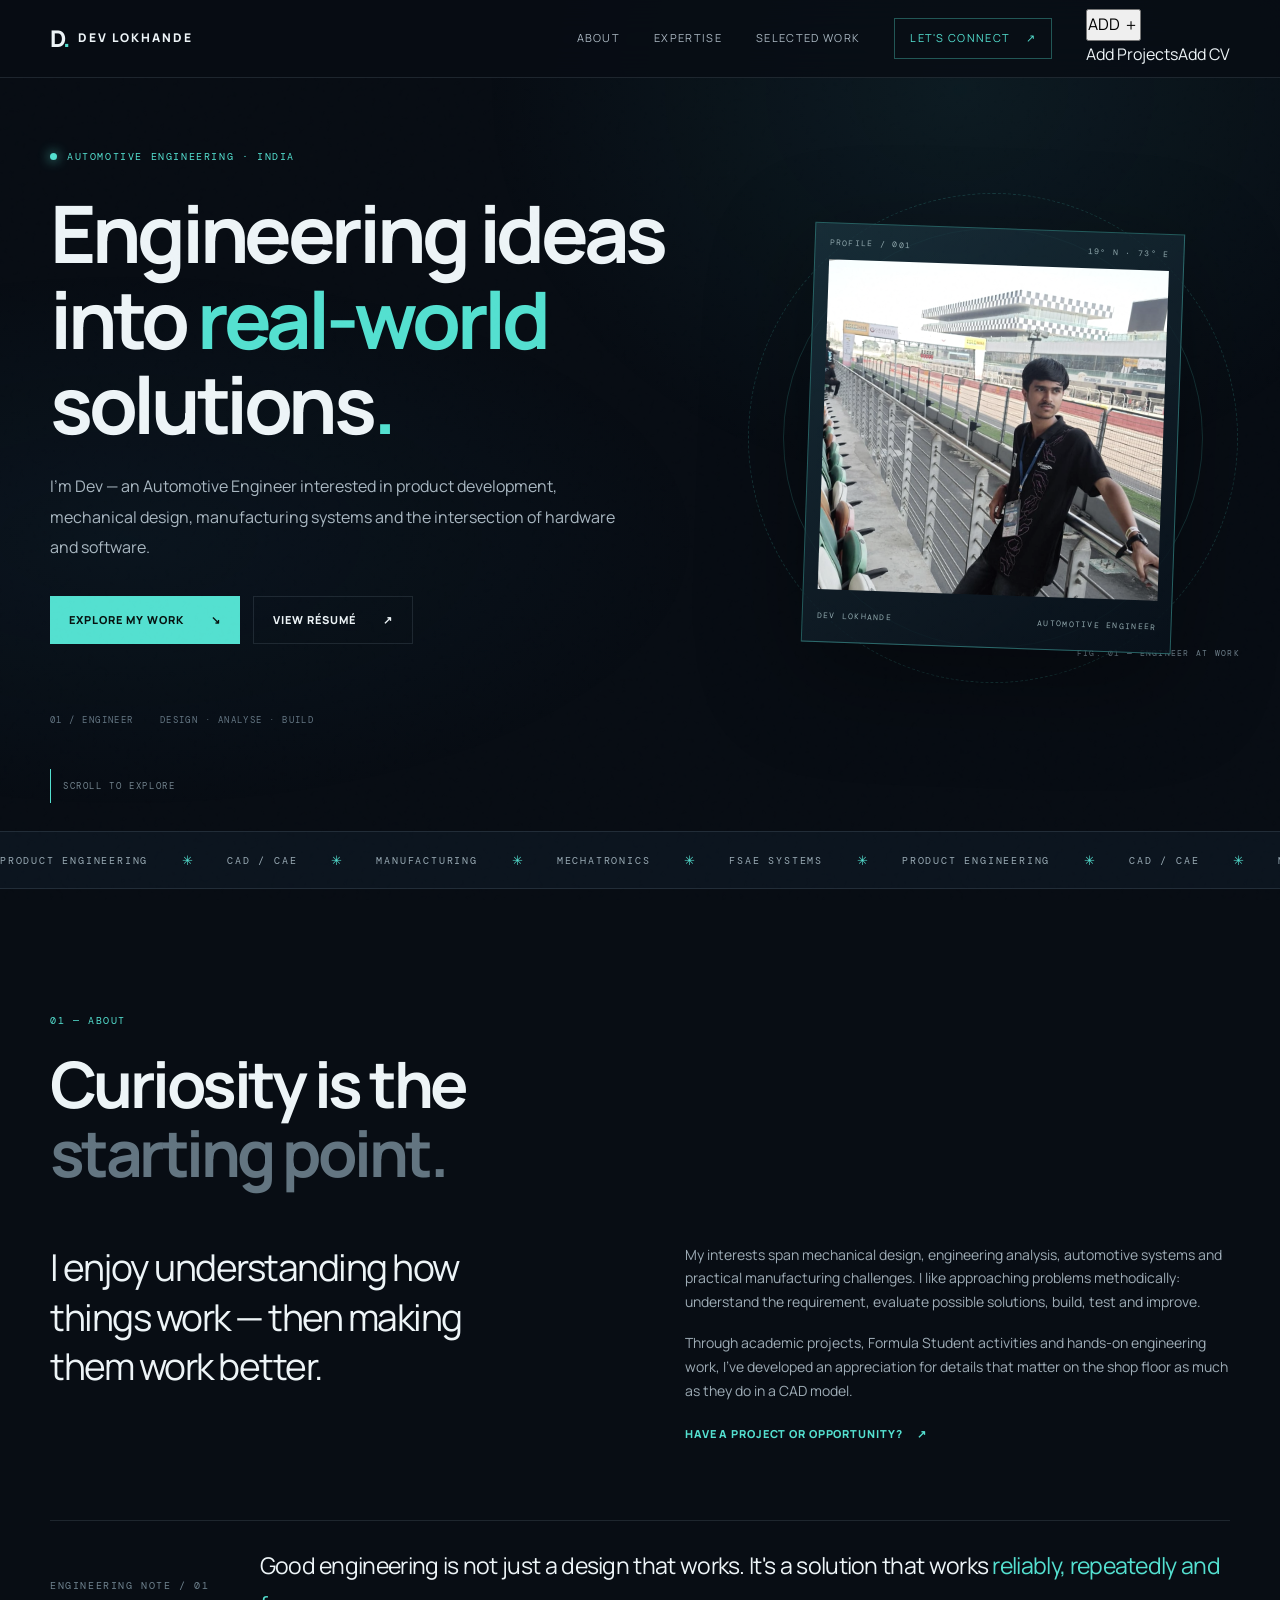
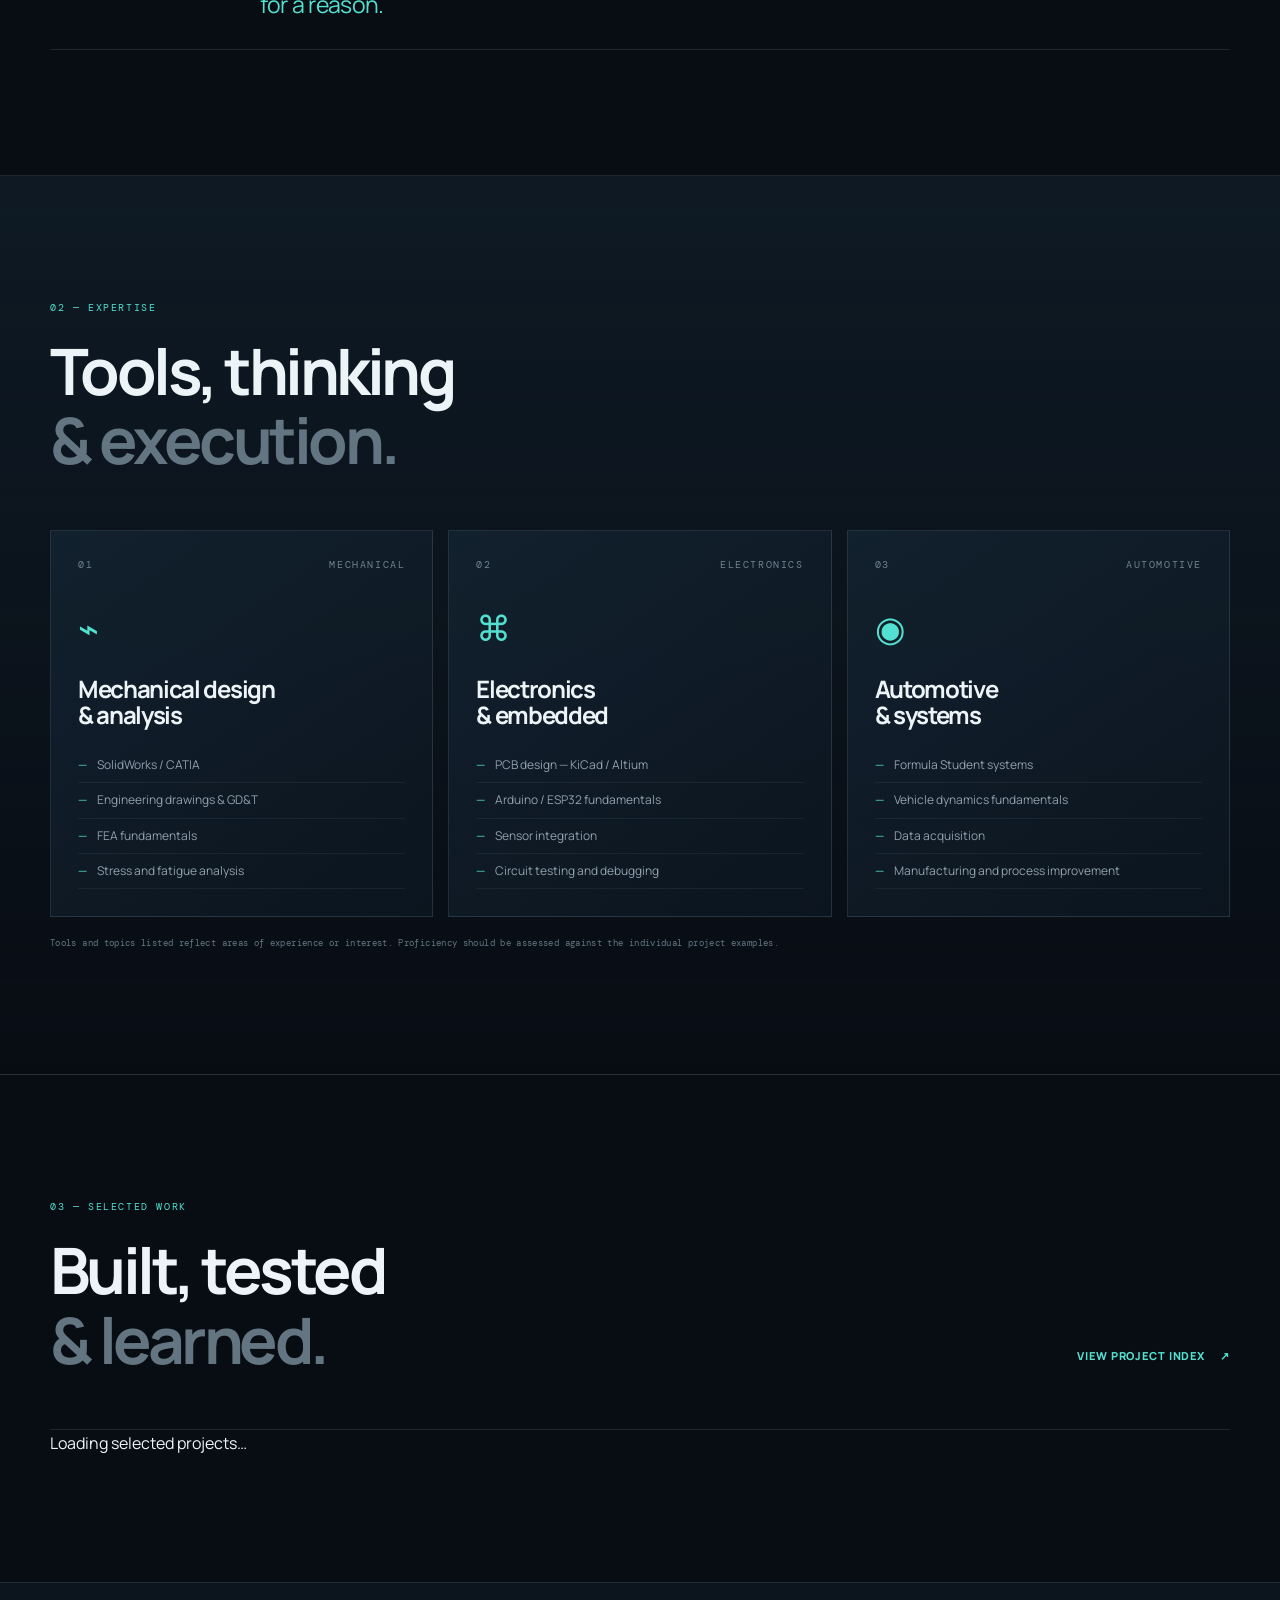
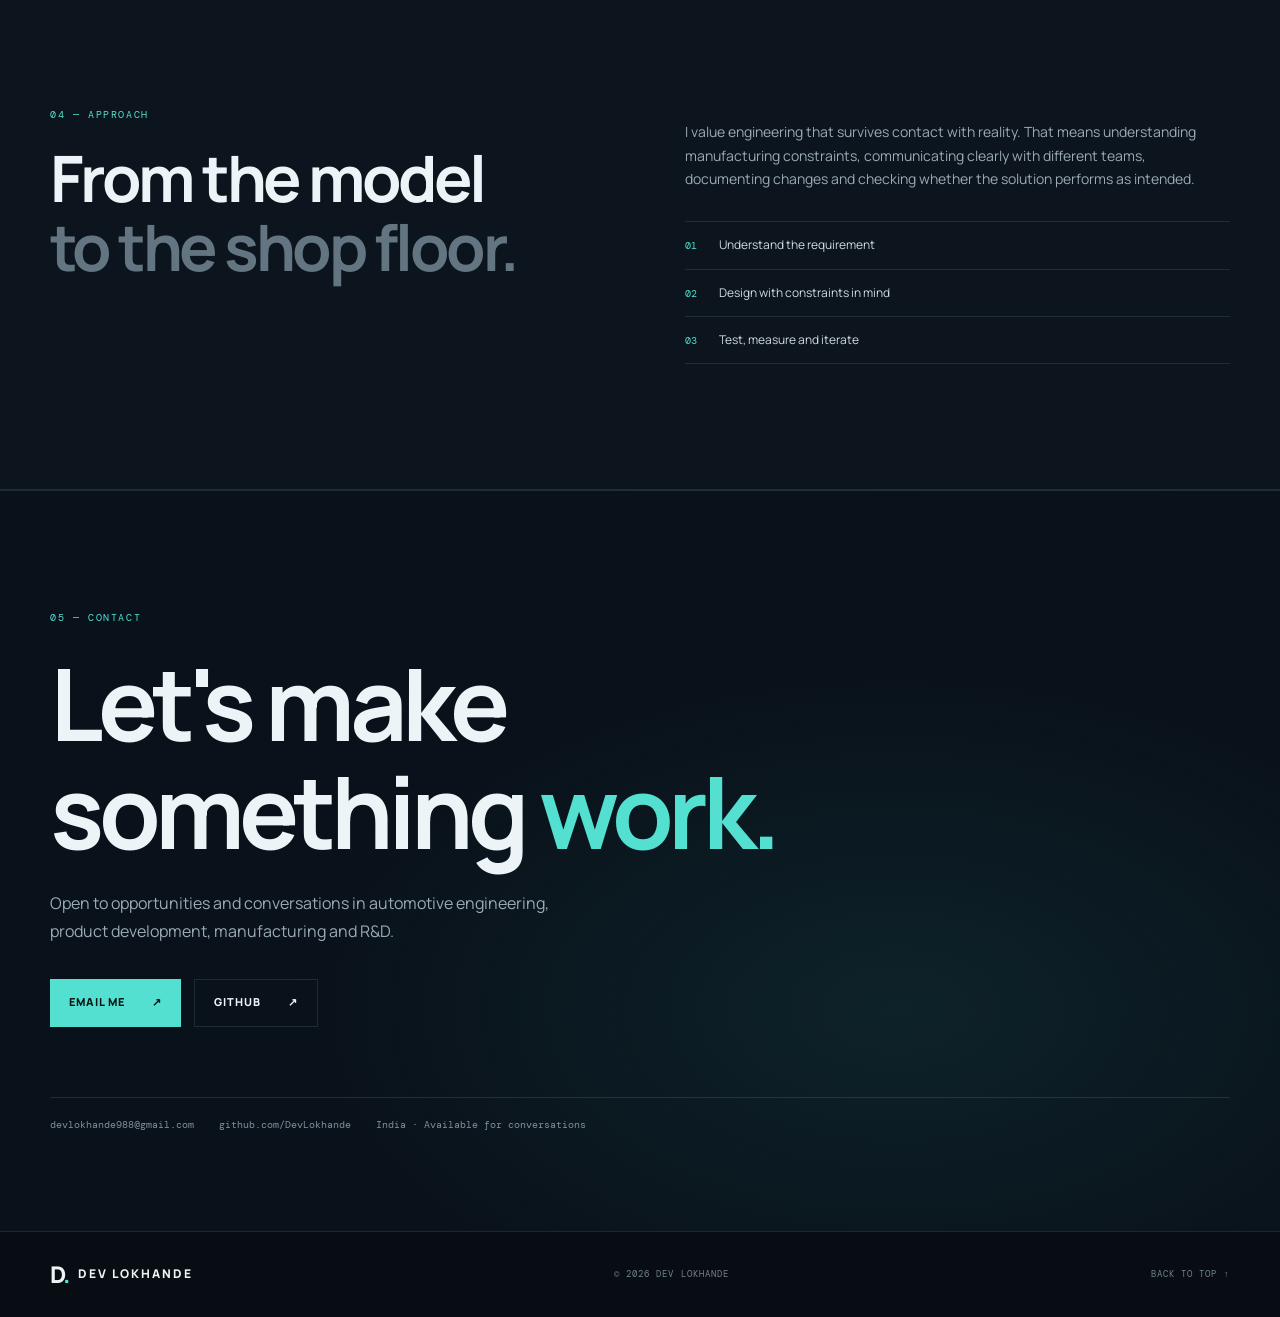
==== commit c45052a2: "Add GitHub CMS menu and dynamic project feed" ====
--- a/index.html
+++ b/index.html
@@ -11,6 +11,7 @@
   <link href="https://fonts.googleapis.com/css2?family=DM+Mono:wght@400;500&family=Manrope:wght@400;500;600;700;800&display=swap" rel="stylesheet">
   <link rel="stylesheet" href="style.css">
   <script src="script.js" defer></script>
+  <script src="projects-public.js" defer></script>
 </head>
 <body>
   <div class="noise" aria-hidden="true"></div>
@@ -19,7 +20,7 @@
     <button class="menu-toggle" aria-label="Open navigation" aria-expanded="false" aria-controls="site-nav"><span></span><span></span></button>
     <nav class="site-nav" id="site-nav">
       <a href="#about">About</a><a href="#expertise">Expertise</a><a href="#work">Selected work</a><a href="#contact" class="nav-cta">Let's connect <span>↗</span></a>
-    </nav>
+    <div class="add-menu"><button class="add-nav" type="button" aria-expanded="false">ADD <span>＋</span></button><div class="add-menu-items"><a href="admin.html#projects">Add Projects</a><a href="admin.html#cv">Add CV</a></div></div></nav>
   </header>
 
   <main>
@@ -79,11 +80,7 @@
 
     <section class="section shell" id="work">
       <div class="work-heading reveal"><div class="section-heading"><p class="eyebrow">03 — SELECTED WORK</p><h2>Built, tested<br><span class="muted">&amp; learned.</span></h2></div><a class="text-link all-projects-link" href="projects.html">View project index <span>↗</span></a></div>
-      <div class="project-list">
-        <article class="project-row reveal"><div class="project-number">01</div><div class="project-main"><p class="project-type">AERODYNAMICS · TESTING · FABRICATION</p><h3>3 ft aerodynamic<br>validation tunnel</h3><p>Designed and fabricated an open-loop subsonic wind tunnel to support aerodynamic testing and compare simulation outcomes with physical behaviour.</p><a href="projects.html#wind-tunnel" class="text-link">Explore project <span>↗</span></a></div><div class="project-art art-wind"><div class="wind-lines"></div><span>FLOW / 001</span></div></article>
-        <article class="project-row reveal"><div class="project-number">02</div><div class="project-main"><p class="project-type">FSAE · ELECTRONICS · SAFETY</p><h3>Brake system<br>plausibility device</h3><p>Worked on a safety circuit concept using signal comparison and fail-safe logic to detect implausible brake and accelerator input conditions.</p><a href="projects.html#bspd" class="text-link">Explore project <span>↗</span></a></div><div class="project-art art-circuit"><div class="circuit-board"><span>BSPD</span><i></i><i></i><i></i><b></b></div><span>CONTROL / 002</span></div></article>
-        <article class="project-row reveal"><div class="project-number">03</div><div class="project-main"><p class="project-type">POWER ELECTRONICS · THERMAL DESIGN</p><h3>Regulator /<br>rectifier unit</h3><p>Developed a regulator/rectifier concept focused on stable voltage output, power-device selection and thermal considerations for an automotive application.</p><a href="projects.html#regulator" class="text-link">Explore project <span>↗</span></a></div><div class="project-art art-power"><div class="power-symbol">±</div><span>POWER / 003</span></div></article>
-      </div>
+      <div class="project-list" id="featured-projects"><p class="projects-loading">Loading selected projects…</p></div>
     </section>
 
     <section class="section experience-section">
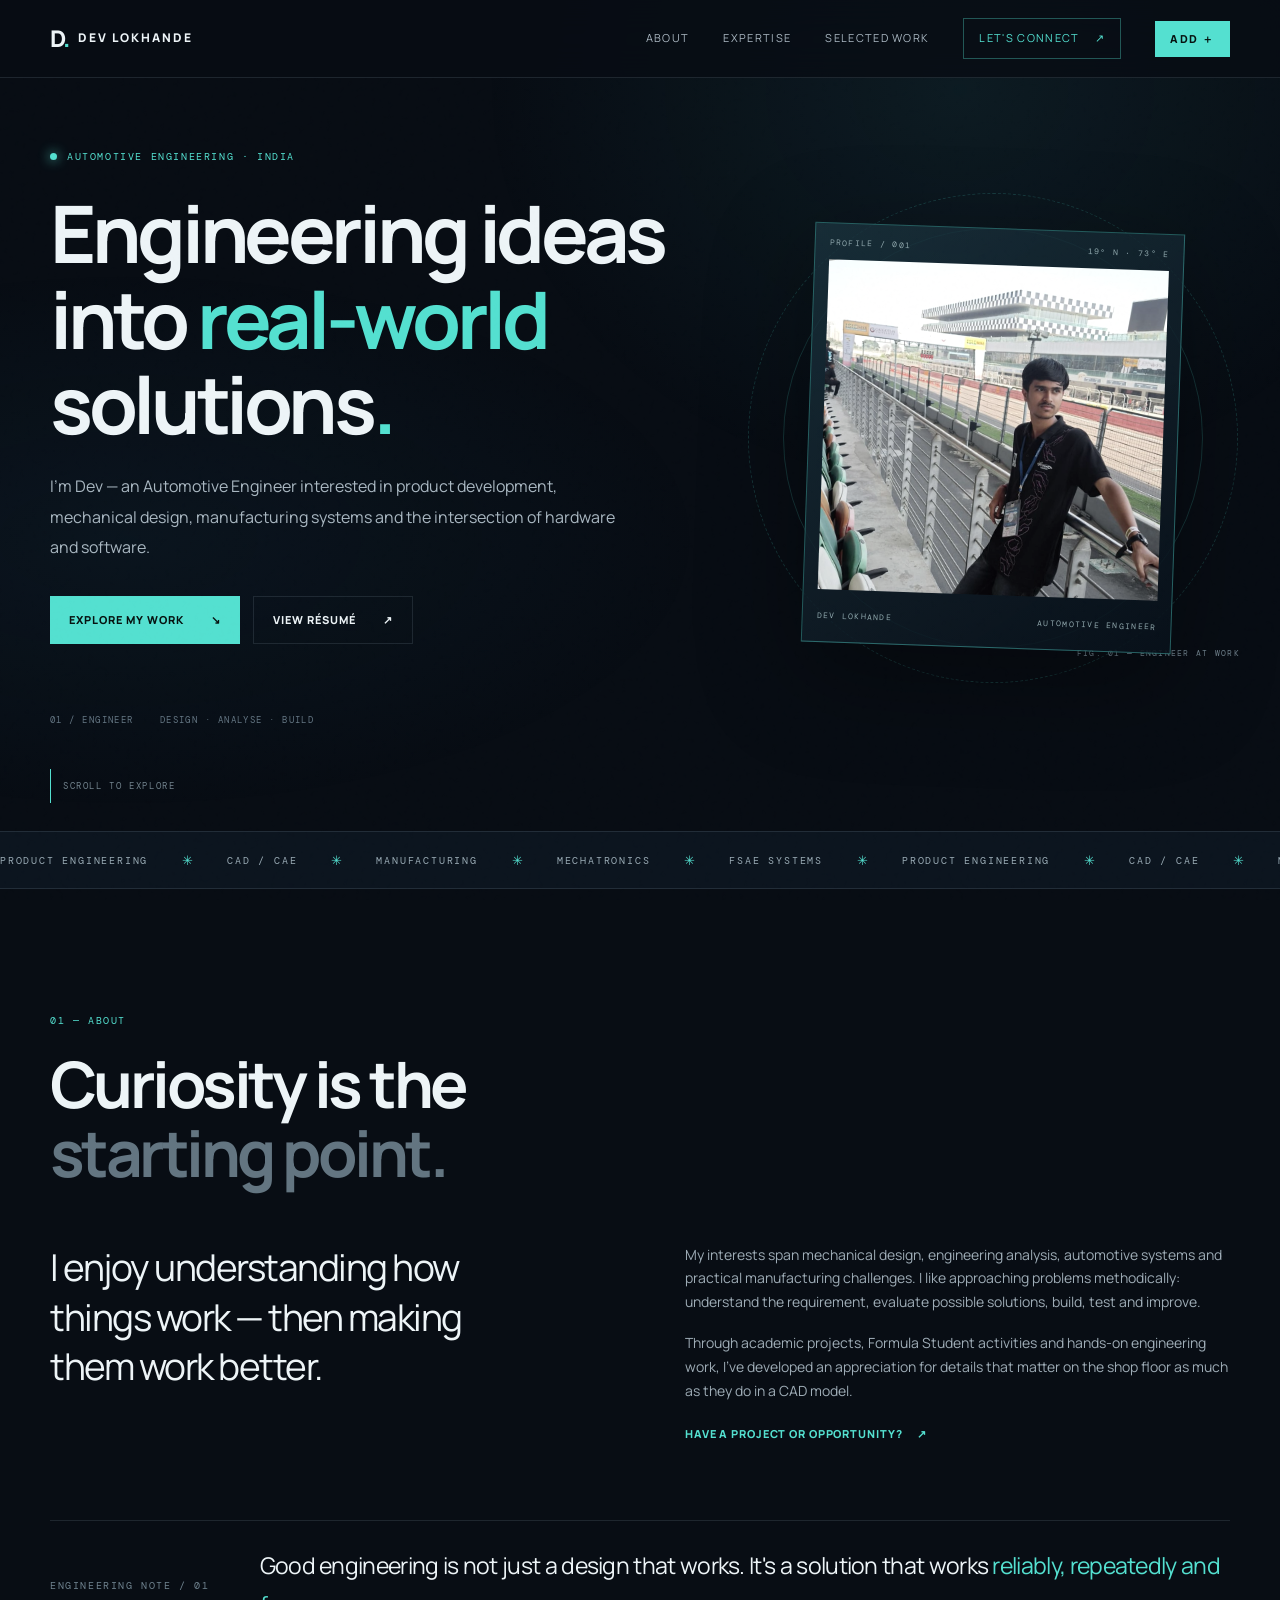
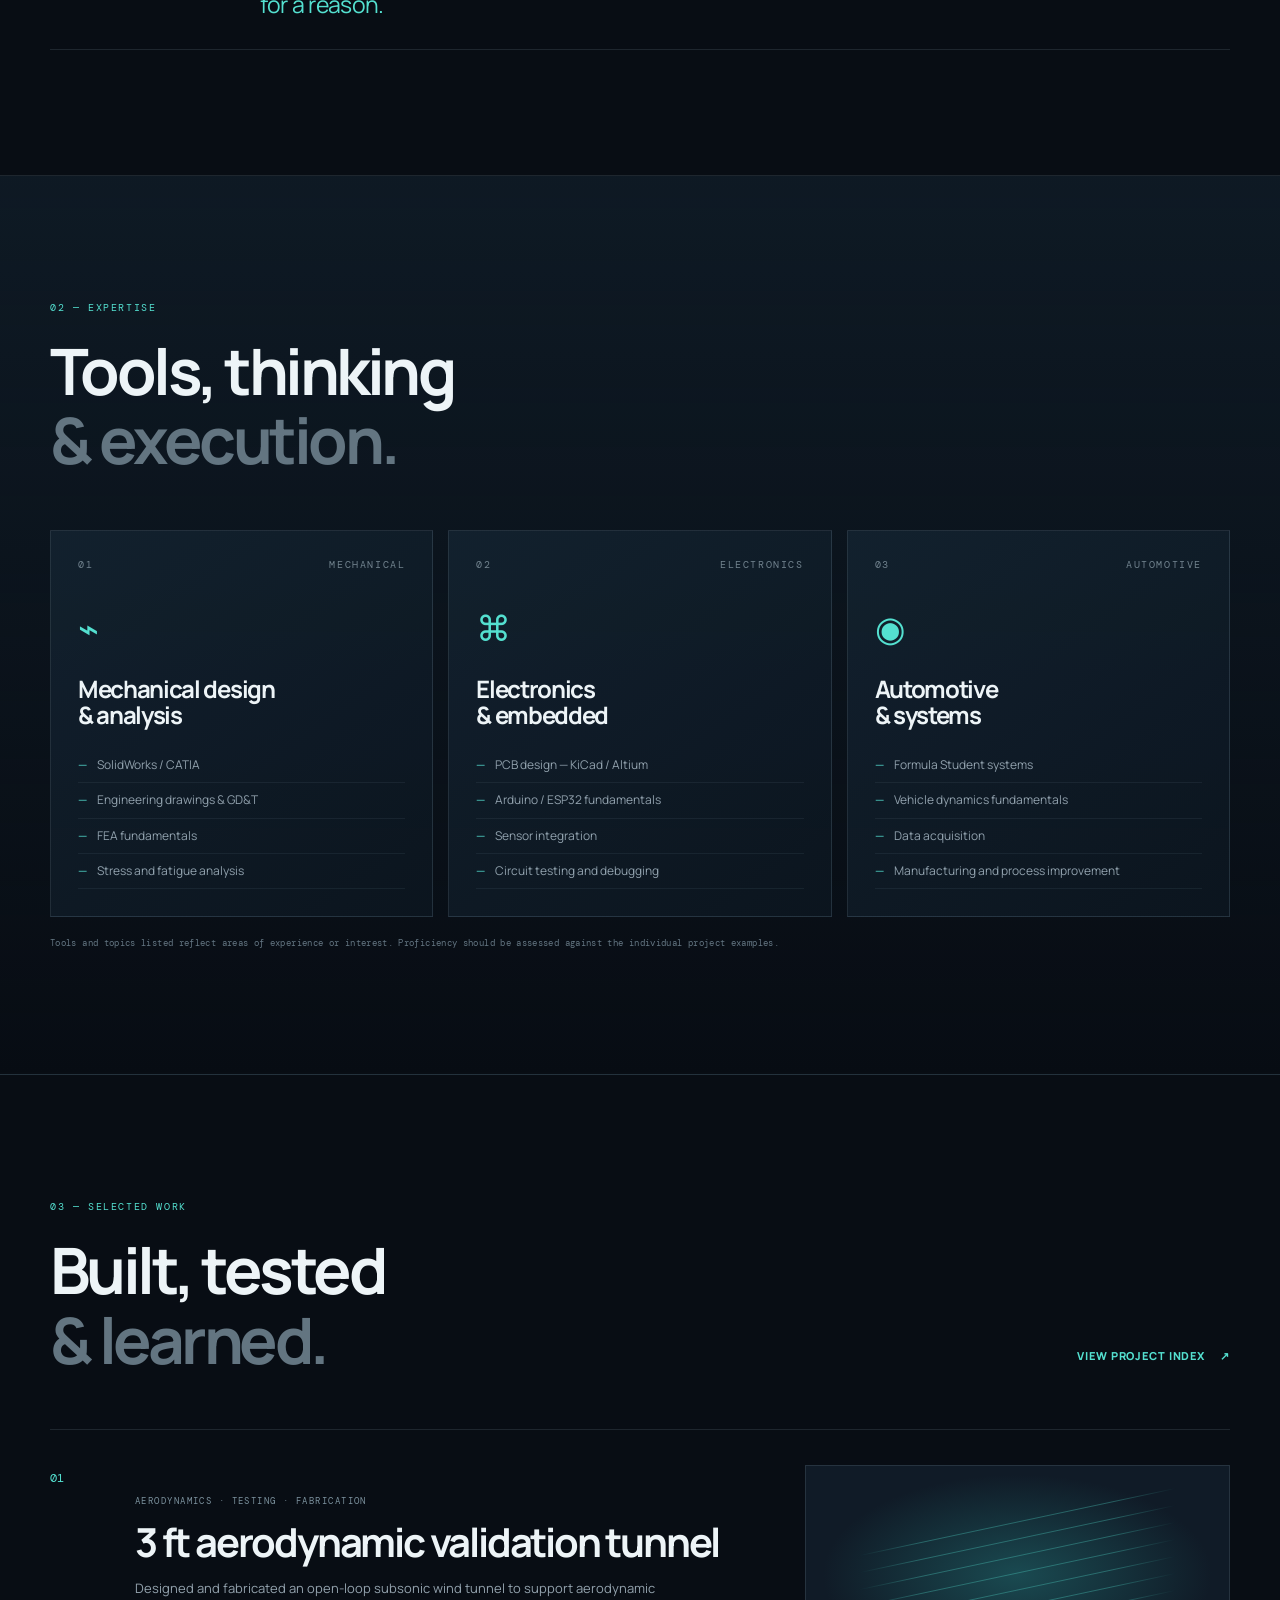
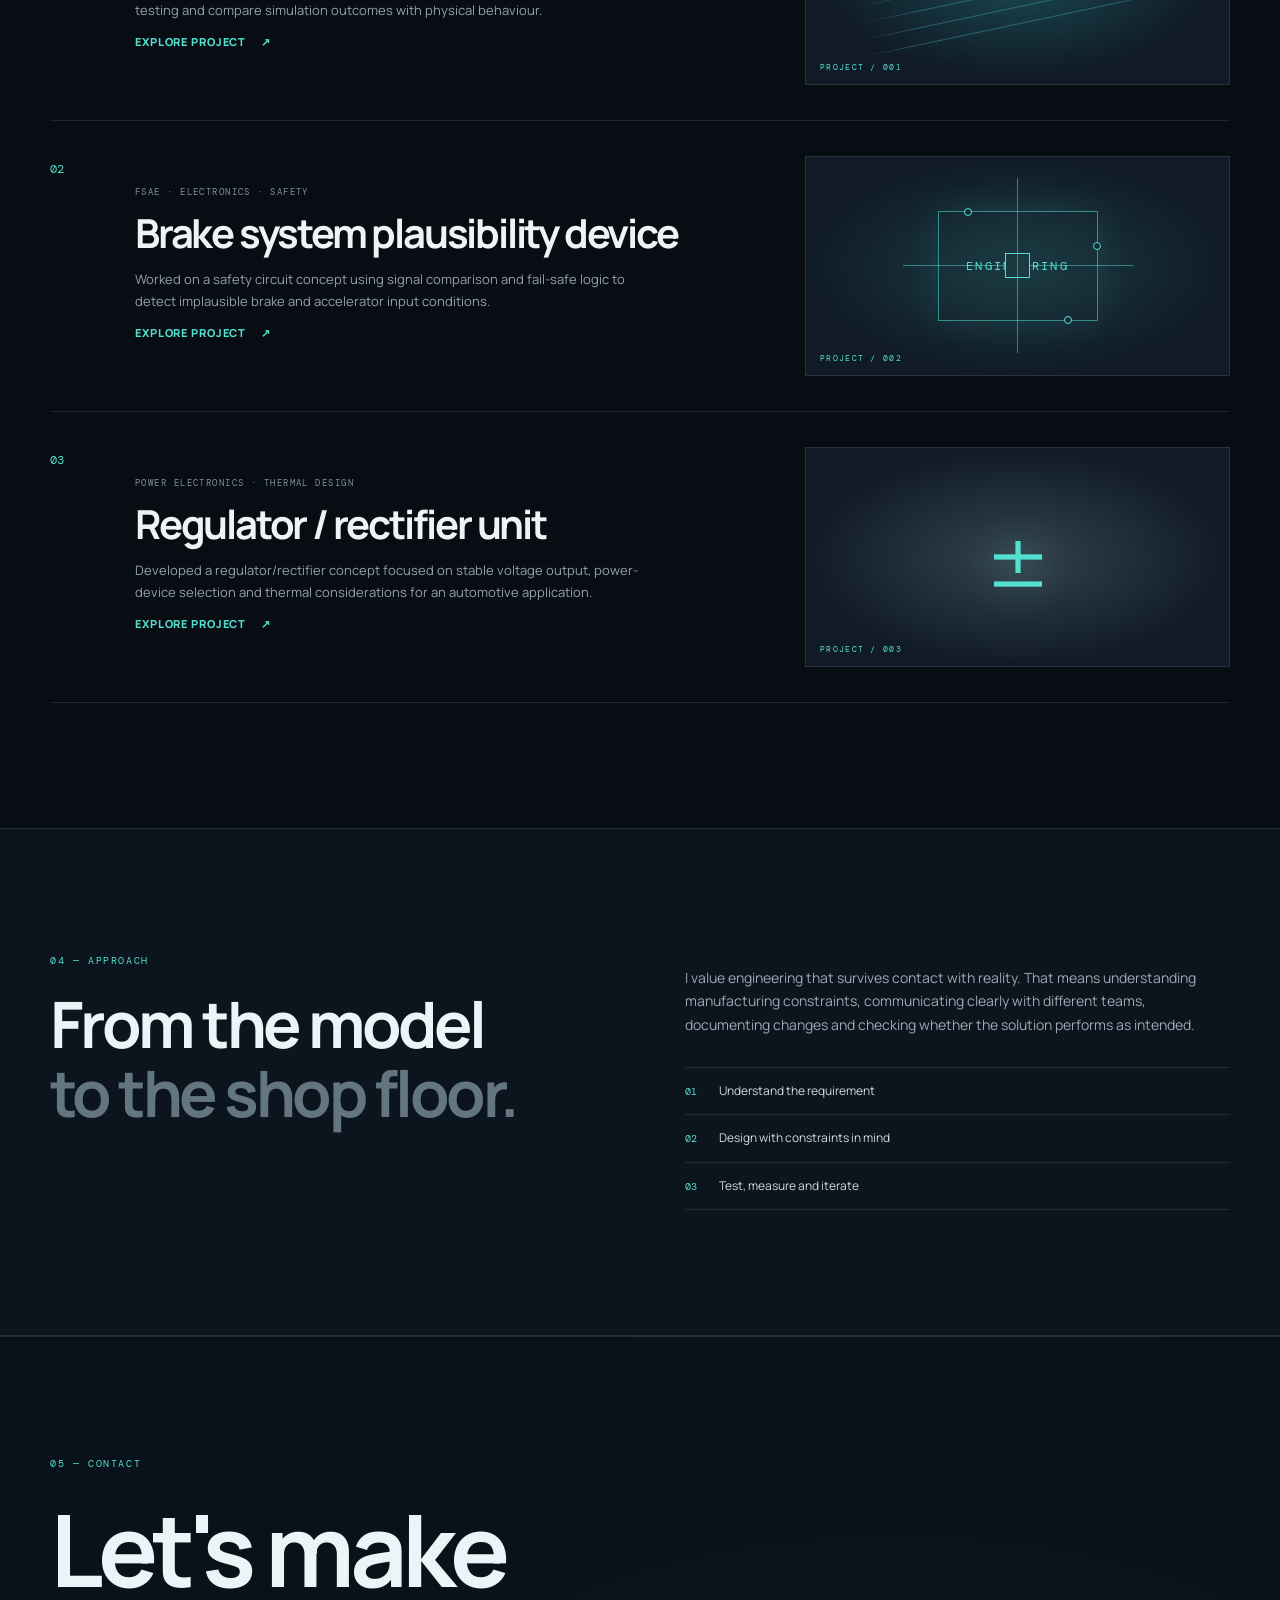
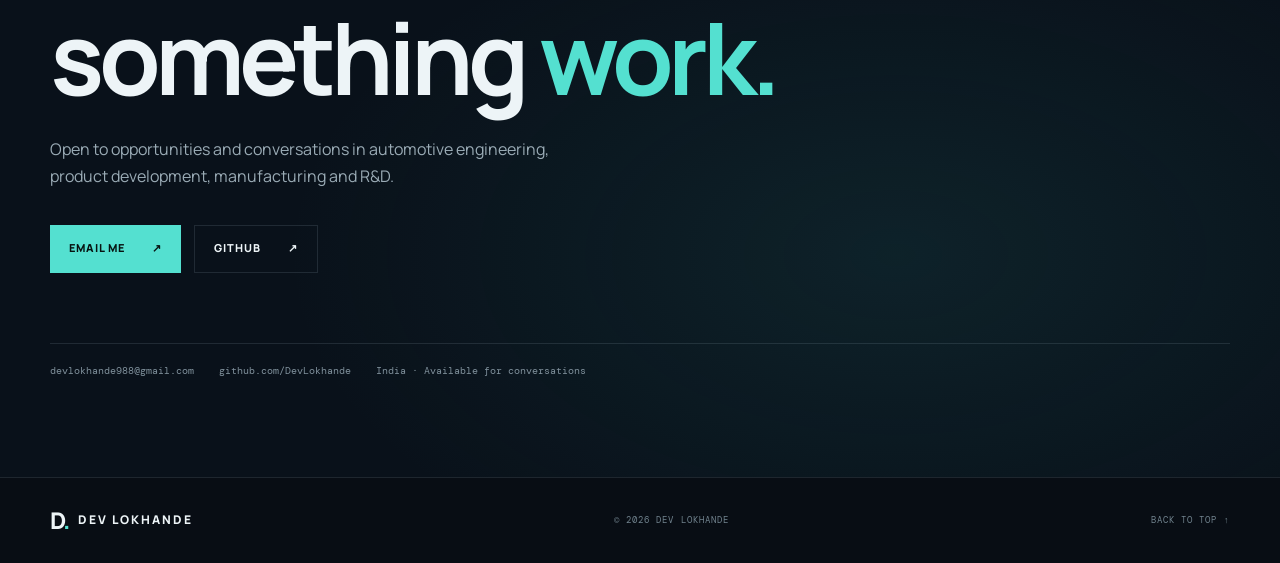
==== commit cbf6a1c4: "Prepare résumé link for automatic cache refresh" ====
--- a/index.html
+++ b/index.html
@@ -31,7 +31,7 @@
         <p class="hero-intro">I'm Dev — an Automotive Engineer interested in product development, mechanical design, manufacturing systems and the intersection of hardware and software.</p>
         <div class="hero-actions">
           <a class="button button-primary" href="#work">Explore my work <span>↘</span></a>
-          <a class="button button-ghost" href="Dev_Lokhande_CV.pdf" target="_blank" rel="noopener">View résumé <span>↗</span></a>
+          <a class="button button-ghost" id="cv-link" href="Dev_Lokhande_CV.pdf" target="_blank" rel="noopener">View résumé <span>↗</span></a>
         </div>
         <div class="hero-meta"><span>01 / ENGINEER</span><span>DESIGN · ANALYSE · BUILD</span></div>
       </div>
--- a/style.css
+++ b/style.css
@@ -32,3 +32,15 @@
 @media(max-width:700px){.shell{width:min(100% - 38px,var(--max))}.site-header{height:68px;padding:0 19px}.menu-toggle{display:flex;flex-direction:column;gap:6px;padding:10px}.menu-toggle span{display:block;width:22px;height:1px;background:var(--accent);transition:transform .2s}.menu-toggle[aria-expanded=true] span:first-child{transform:translateY(3.5px) rotate(45deg)}.menu-toggle[aria-expanded=true] span:last-child{transform:translateY(-3.5px) rotate(-45deg)}.site-nav{display:none;position:absolute;top:68px;left:0;right:0;padding:20px;background:rgba(8,13,20,.97);border-bottom:1px solid var(--line);flex-direction:column;align-items:stretch;gap:0}.site-nav.open{display:flex}.site-nav>a{padding:14px 5px;border-bottom:1px solid var(--line)}.site-nav .nav-cta{margin-top:12px;text-align:center;border:1px solid rgba(84,224,208,.35)}
 .hero{grid-template-columns:1fr;padding-top:48px;padding-bottom:90px;gap:30px}.hero-copy{order:2}.hero-visual{order:1;min-height:320px}.visual-frame{height:315px;width:250px}.profile-photo,.photo-fallback{height:230px}.photo-fallback span{font-size:75px}.orbit{width:290px;height:290px}.orbit-two{width:320px;height:320px}.visual-index{right:0;bottom:-3px;font-size:7px}.hero h1{font-size:clamp(46px,13vw,67px);margin:20px 0}.hero-intro{font-size:14px}.hero-meta{margin-top:40px}.scroll-cue{display:none}.ticker{padding:13px 0}.section{padding-top:85px;padding-bottom:85px}.about-layout,.experience-layout{grid-template-columns:1fr;gap:25px;margin-top:35px}.about-lead{font-size:28px}.principle-strip{margin-top:45px;display:block}.principle-strip p{margin-top:12px}.expertise-grid{grid-template-columns:1fr;margin-top:35px}.expertise-card{min-height:0}.line-icon{margin:18px 0 10px}.work-heading{align-items:start;gap:10px;flex-direction:column}.all-projects-link{margin-top:5px}.project-list{margin-top:30px}.project-row{grid-template-columns:30px 1fr;gap:12px;padding:28px 0}.project-art{grid-column:2;height:180px;margin-top:8px}.project-main h3{font-size:30px}.experience-layout{gap:20px}.contact-section{padding:85px 0 65px}.contact-inner h2{font-size:62px}.contact-details{flex-direction:column;gap:12px;margin-top:45px}.site-footer .shell{gap:15px;flex-wrap:wrap}.site-footer .brand{font-size:10px}.site-footer>div>span,.site-footer>div>a:last-child{font-size:8px}}
 @media(prefers-reduced-motion:reduce){*,*::before,*::after{scroll-behavior:auto!important;animation-duration:.01ms!important;animation-iteration-count:1!important;transition-duration:.01ms!important}.reveal{opacity:1;transform:none}}
+
+/* GitHub CMS additions */
+.site-nav .add-nav{color:#071311;background:var(--accent);padding:10px 15px;font-weight:800;letter-spacing:.14em;border:0;cursor:pointer;font:800 11px var(--font)}
+.site-nav .add-nav:hover{background:var(--accent-2)}
+.add-menu{position:relative}.add-menu-items{display:none;position:absolute;right:0;top:calc(100% + 10px);min-width:160px;padding:7px;background:#101b27;border:1px solid rgba(84,224,208,.3);box-shadow:0 15px 35px rgba(0,0,0,.35);z-index:30}
+.add-menu.open .add-menu-items{display:grid}.site-nav .add-menu-items a{padding:11px 12px;color:#d9e5e9;font-size:10px;letter-spacing:.06em;text-transform:uppercase}.site-nav .add-menu-items a:hover{color:var(--accent);background:rgba(84,224,208,.07)}
+.projects-loading{padding:28px 0;color:#8fa1ad;font:12px var(--mono)}.cms-project-grid{border-top:1px solid var(--line);margin-top:55px}
+.archive-project{padding:48px 0;border-bottom:1px solid var(--line);display:grid;grid-template-columns:1fr .9fr;gap:30px;align-items:start;scroll-margin-top:100px}
+.archive-project h2{font-size:clamp(28px,4vw,43px);margin:14px 0 22px}.archive-project-copy>p:not(.project-type){color:#9eacb6;font-size:13px;margin-top:13px;line-height:1.85}.archive-project-copy strong{color:#e6f0f3}.archive-project .project-art{height:270px}
+.project-photo-art{padding:0;background:#0c151e}.project-photo-art img{width:100%;height:100%;object-fit:cover;display:block}
+.project-gallery{display:grid;grid-template-columns:repeat(2,minmax(0,1fr));gap:10px}.project-gallery img{width:100%;height:190px;object-fit:cover;border:1px solid var(--line)}
+@media(max-width:700px){.add-menu{width:100%}.add-menu .add-nav{width:100%;margin-top:12px}.add-menu-items{position:static;margin-top:6px;box-shadow:none}.add-menu.open .add-menu-items{display:grid}.archive-project{grid-template-columns:1fr;gap:20px}.project-gallery img{height:135px}}
